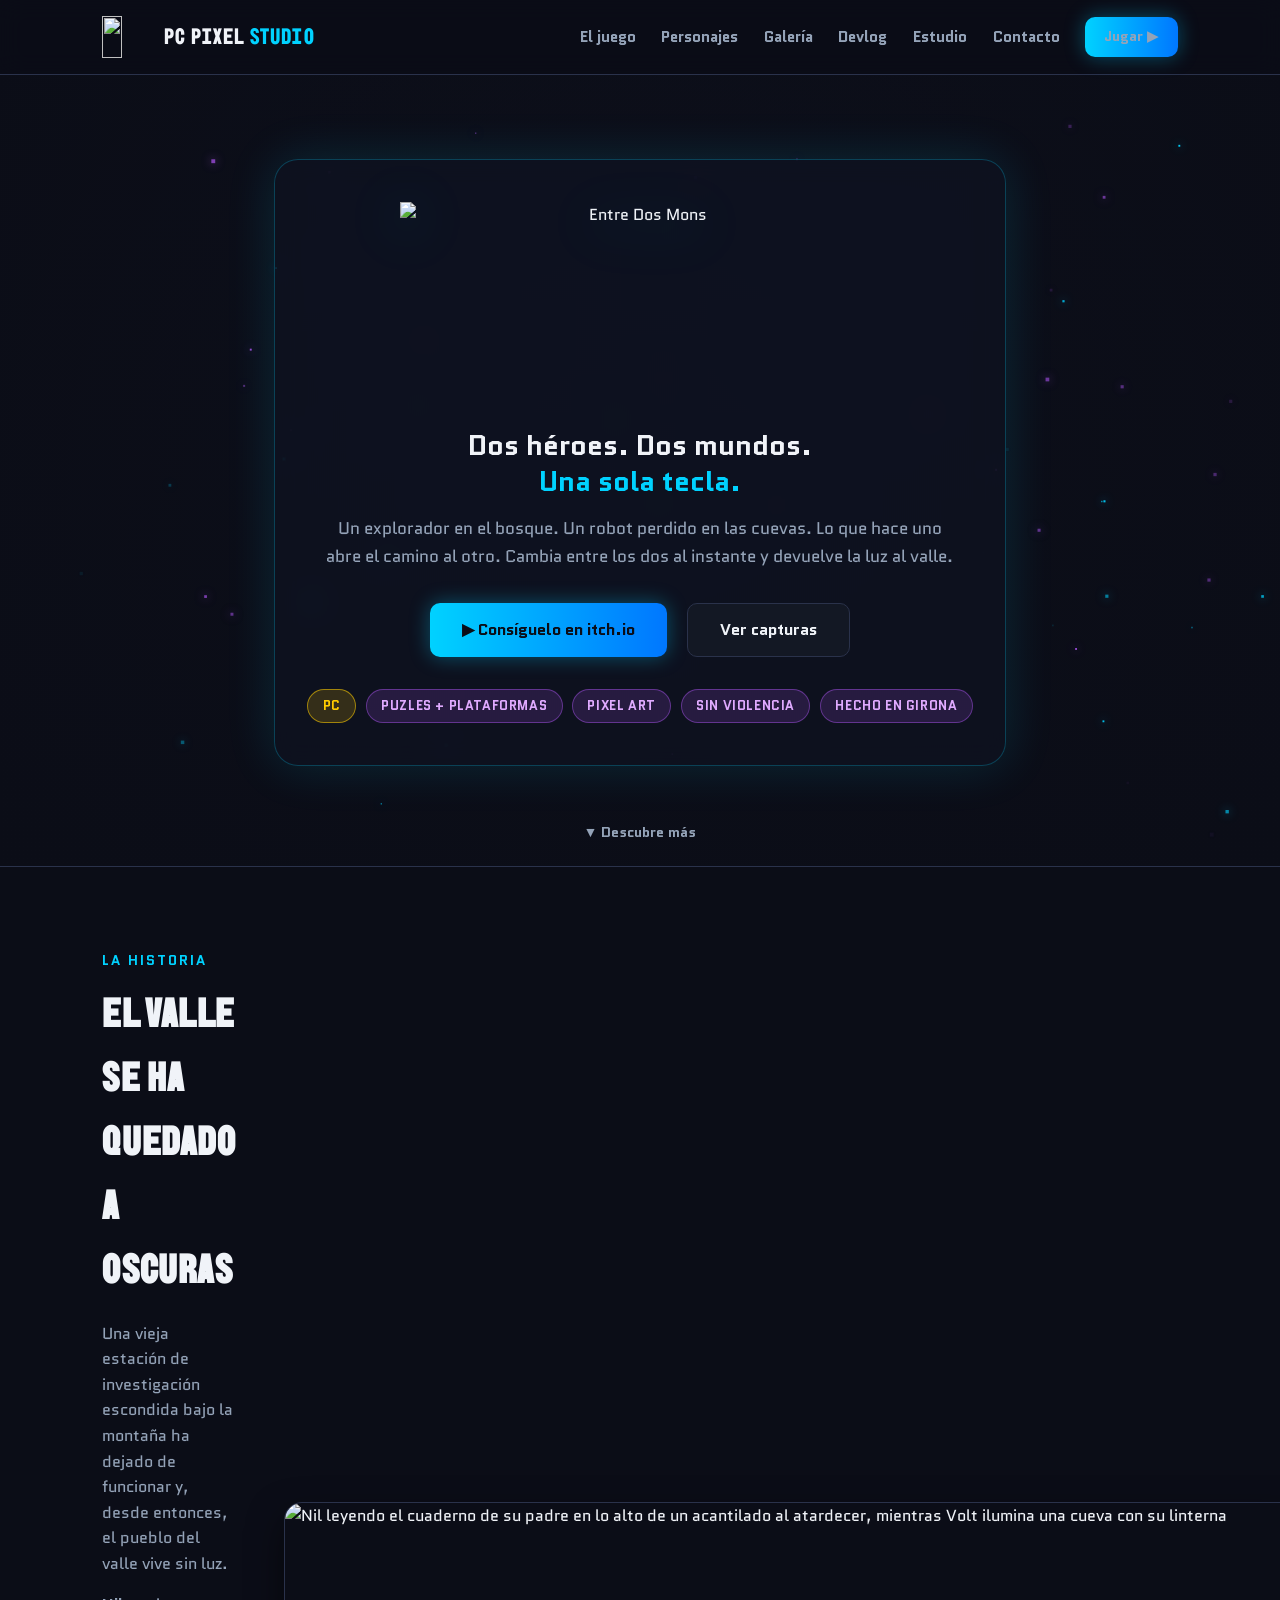
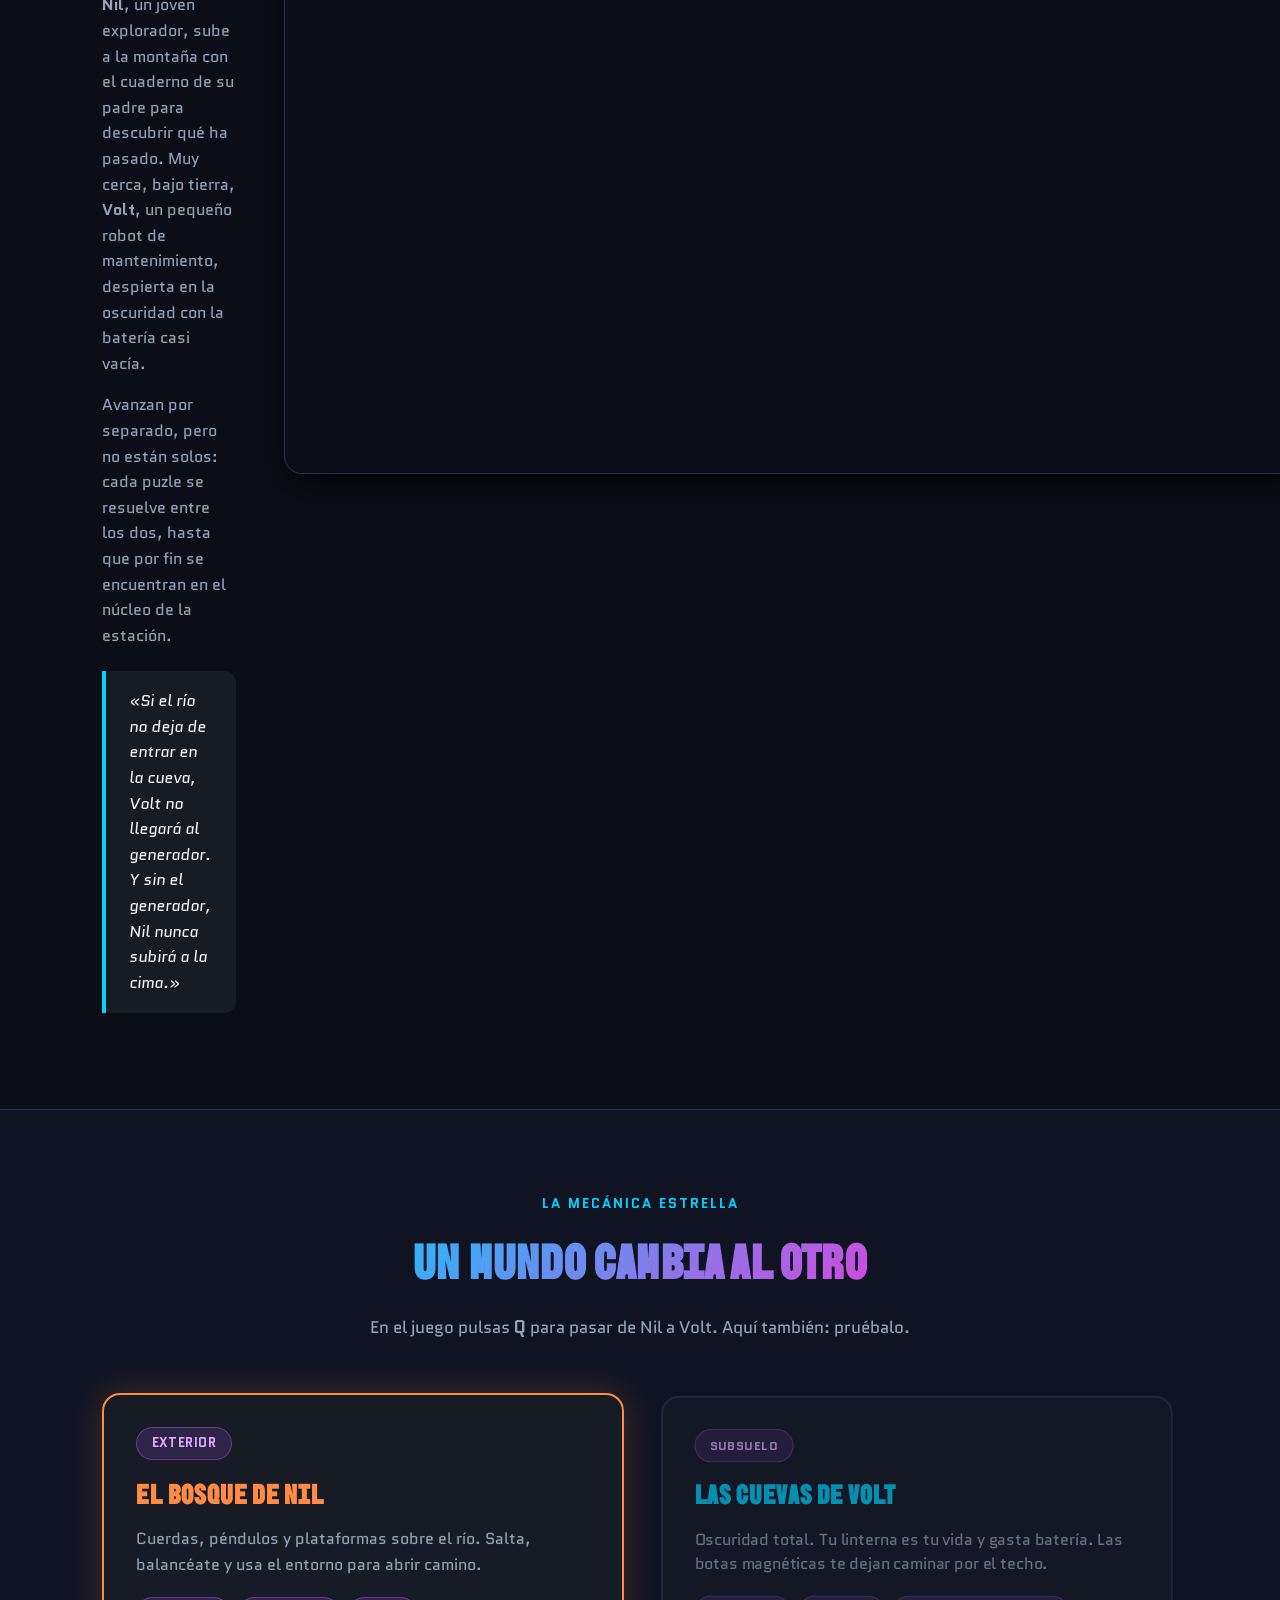
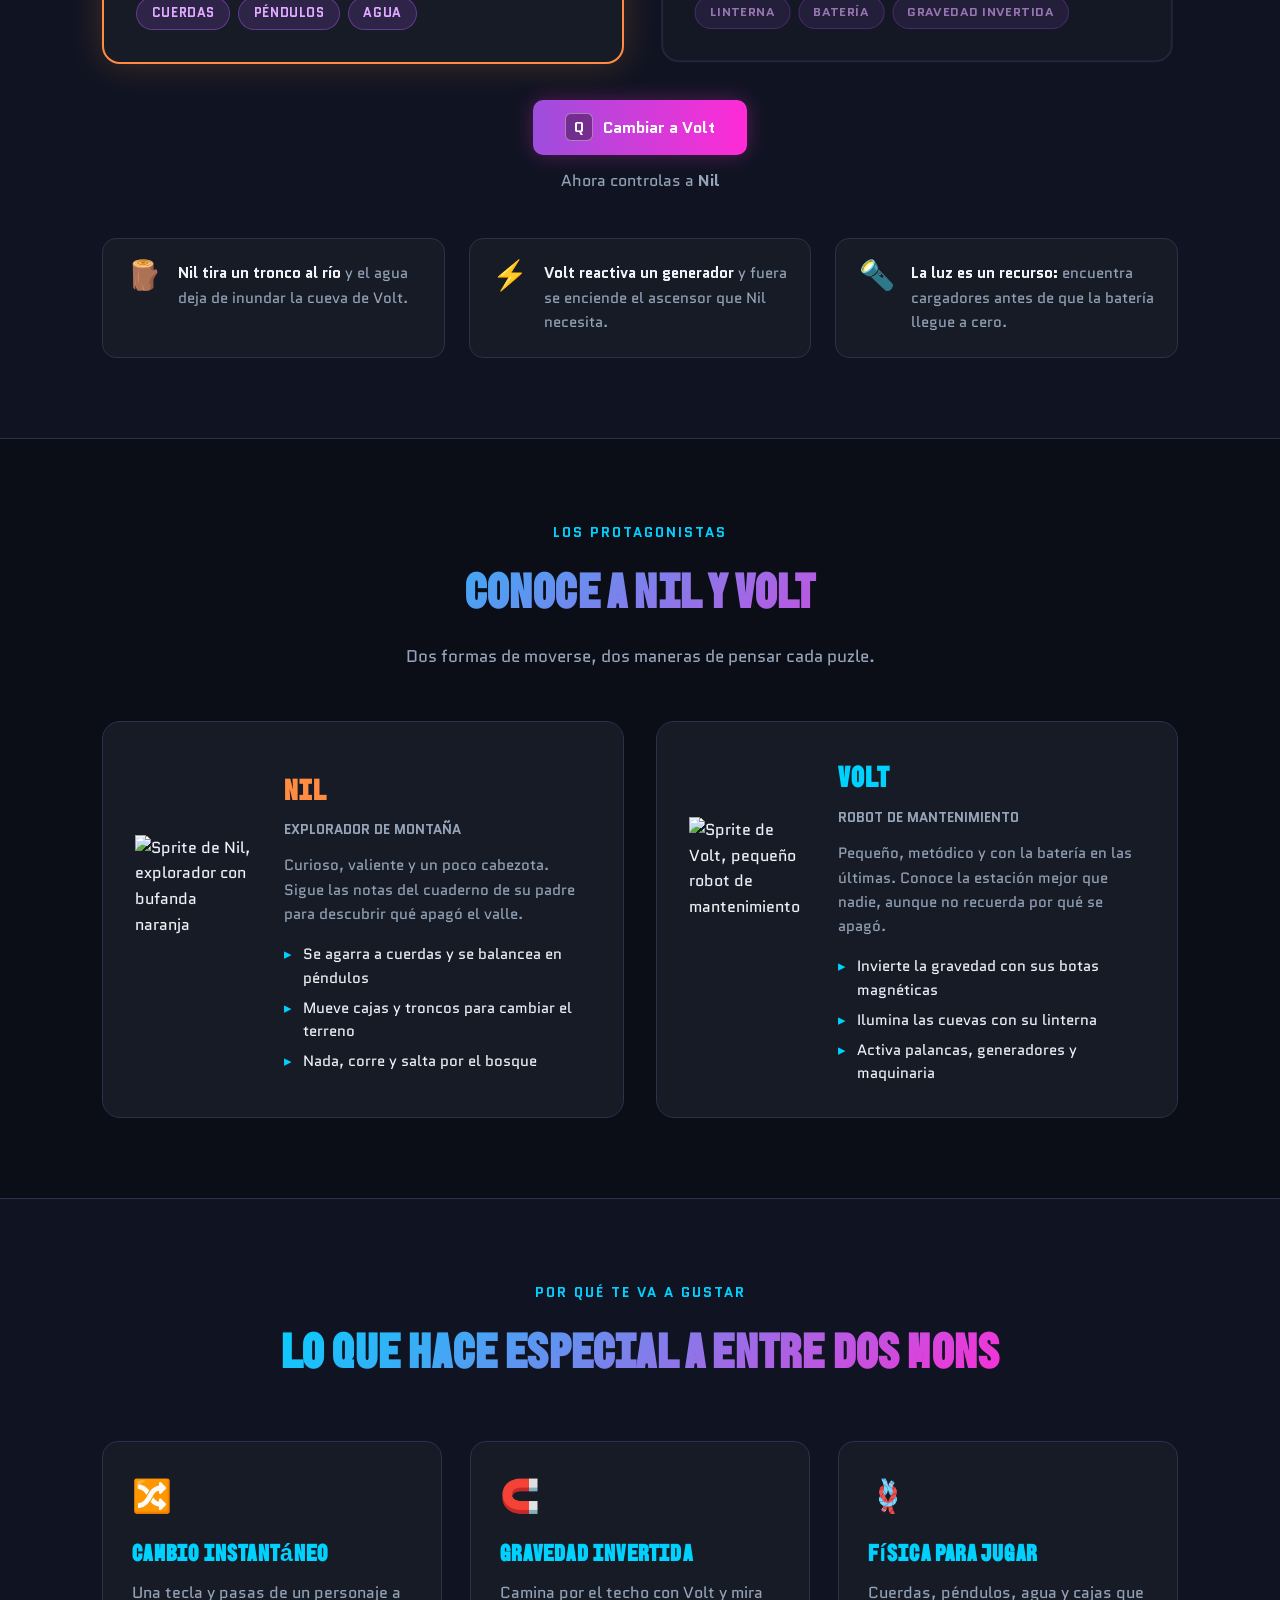
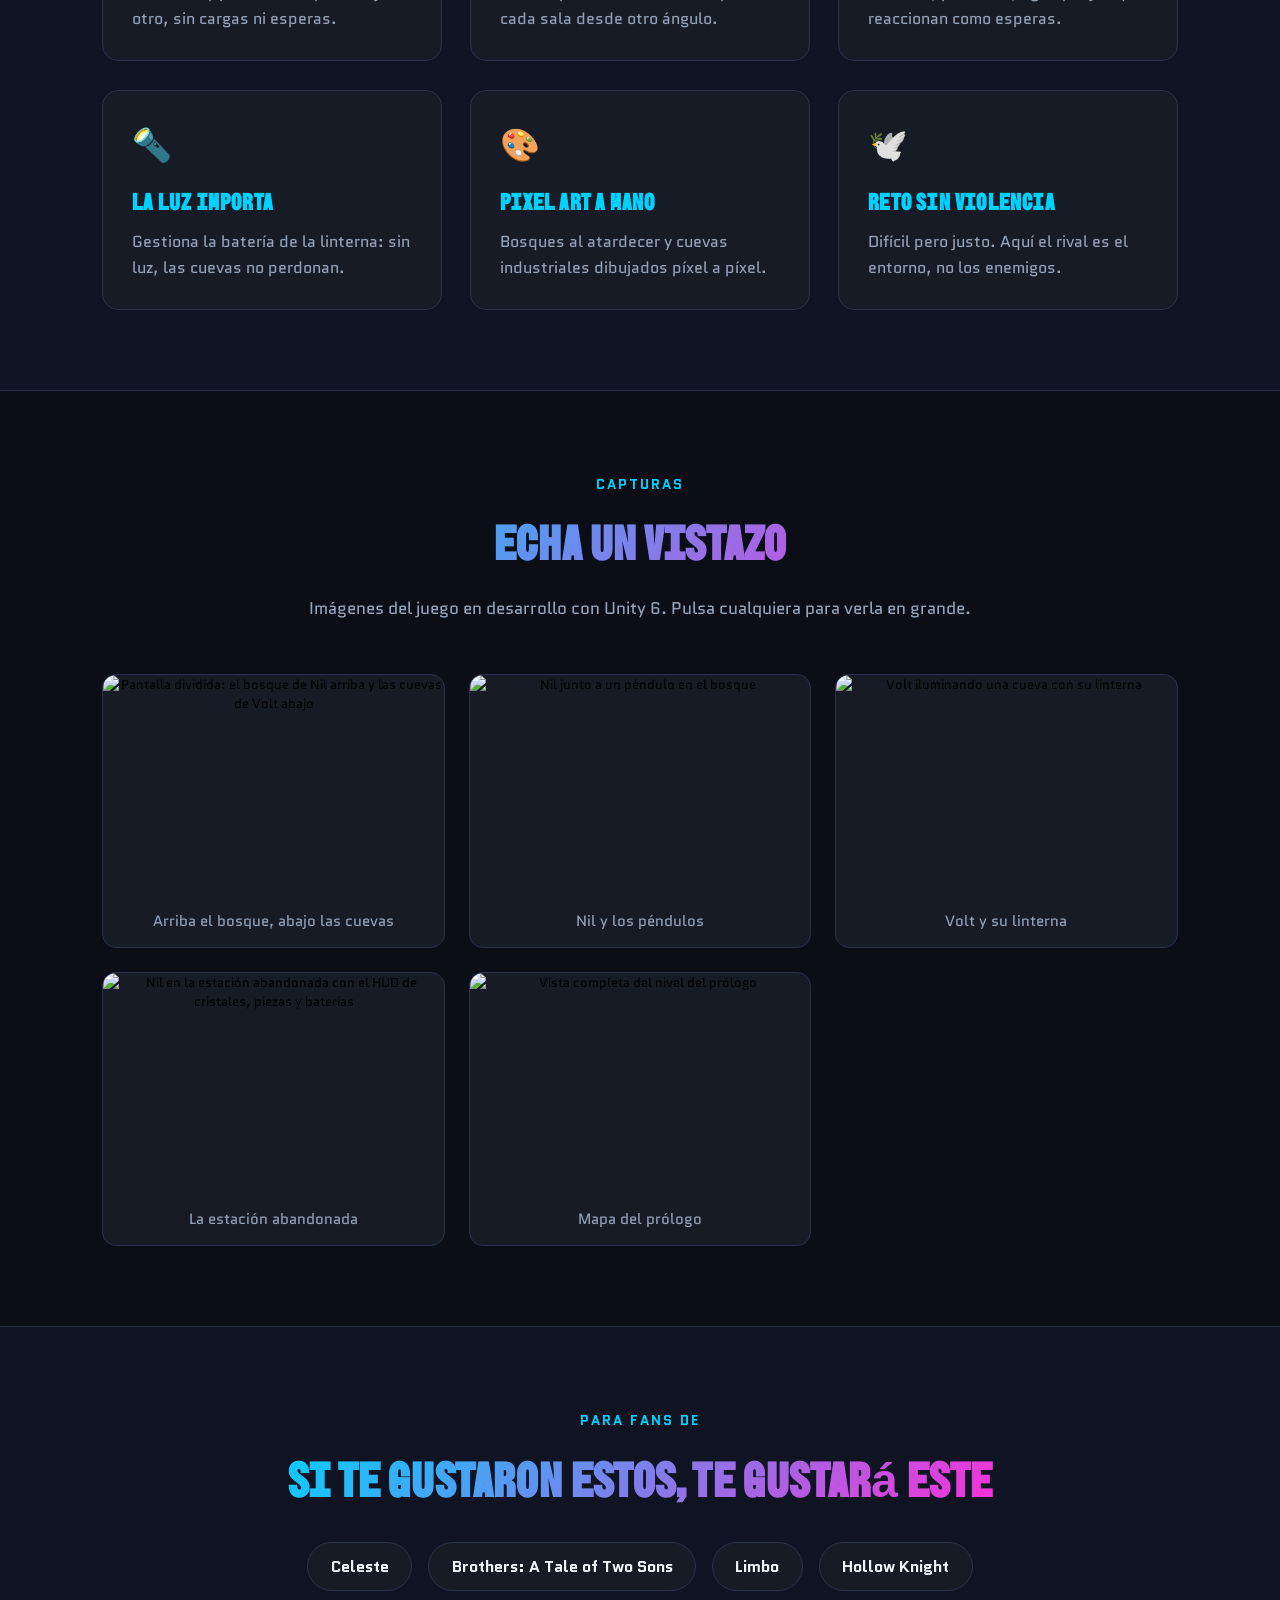
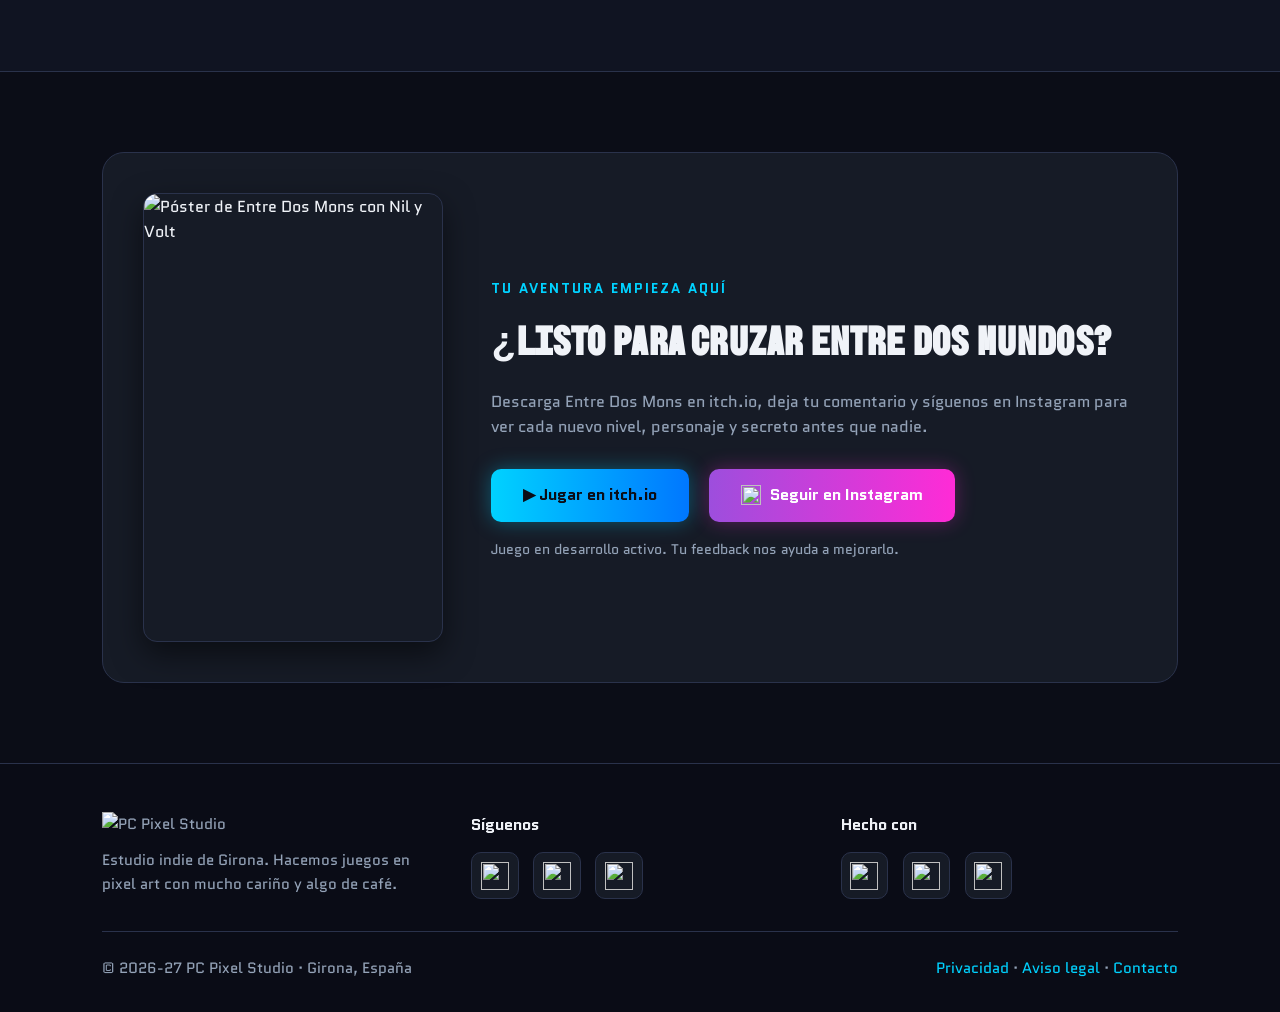
==== index.html @ ad0563b1 "NUEVAS MEJORAS Y DISEÑO" ====
<!DOCTYPE html>
<html lang="es">
<head>
  <meta charset="UTF-8">
  <meta name="viewport" content="width=device-width, initial-scale=1.0">
  <title>Entre Dos Mons · Aventura de puzles y plataformas en pixel art | PC Pixel Studio</title>
  <meta name="description" content="Entre Dos Mons: un explorador en el bosque, un robot en las cuevas y una sola tecla para cambiar entre los dos. Aventura 2D de puzles y plataformas en pixel art de PC Pixel Studio.">
  <meta name="theme-color" content="#0b0d17">
  <meta property="og:title" content="Entre Dos Mons · Dos héroes. Dos mundos. Una sola tecla.">
  <meta property="og:description" content="Aventura 2D de puzles y plataformas en pixel art. Lo que Nil hace en el bosque abre el camino a Volt en las cuevas.">
  <meta property="og:type" content="website">
  <meta property="og:image" content="img/og-image.jpg">
  <meta name="twitter:card" content="summary_large_image">
  <link rel="icon" href="favicons/favicon.ico" sizes="any">
  <link rel="icon" type="image/png" sizes="32x32" href="favicons/favicon-32x32.png">
  <link rel="apple-touch-icon" href="favicons/apple-touch-icon.png">
  <link rel="preload" href="BBH_Bogle/BBHBogle-Regular.ttf" as="font" type="font/ttf" crossorigin>
  <link rel="preload" href="BBH_Bogle,Quantico/Quantico/Quantico-Regular.ttf" as="font" type="font/ttf" crossorigin>
  <link rel="stylesheet" href="style.css">
</head>
<body>
  <a class="skip-link" href="#contenido">Saltar al contenido</a>

  <!-- HEADER -->
  <header>
    <nav class="navbar" aria-label="Navegación principal">
      <a href="index.html" class="logo-link" aria-label="PC Pixel Studio, inicio">
        <img src="estudio/logo-estudio.png" alt="" class="logo-img" width="52" height="44">
        <span class="logo-text">PC Pixel<span>Studio</span></span>
      </a>
      <button class="nav-toggle" type="button" aria-expanded="false" aria-controls="nav-links" aria-label="Abrir menú">☰</button>
      <ul class="nav-links" id="nav-links">
        <li><a href="index.html#juego">El juego</a></li>
        <li><a href="index.html#personajes">Personajes</a></li>
        <li><a href="index.html#galeria">Galería</a></li>
        <li><a href="devlog.html">Devlog</a></li>
        <li><a href="studio.html">Estudio</a></li>
        <li><a href="contact.html">Contacto</a></li>
        <li class="nav-cta"><a class="btn btn-primary btn-small" href="https://pabloabaad25.itch.io/entre-dos-mundos" target="_blank" rel="noopener noreferrer">Jugar ▶</a></li>
      </ul>
    </nav>
  </header>

  <main id="contenido">

    <!-- HERO -->
    <section class="hero-section" aria-labelledby="hero-title">
      <canvas id="anomaly-canvas" aria-hidden="true"></canvas>
      <div class="hero-content">
        <h1 id="hero-title" class="sr-only">Entre Dos Mons</h1>
        <img class="hero-logo" src="img/logo-entre-dos-mons.png" alt="Entre Dos Mons" width="1100" height="471">
        <p class="hero-tagline">Dos héroes. Dos mundos.<br><em>Una sola tecla.</em></p>
        <p class="hero-subtitle">Un explorador en el bosque. Un robot perdido en las cuevas. Lo que hace uno abre el camino al otro. Cambia entre los dos al instante y devuelve la luz al valle.</p>
        <div class="hero-buttons">
          <a href="https://pabloabaad25.itch.io/entre-dos-mundos" class="btn btn-primary" target="_blank" rel="noopener noreferrer">▶ Consíguelo en itch.io</a>
          <a href="#galeria" class="btn btn-secondary">Ver capturas</a>
        </div>
        <div class="hero-tags" aria-label="Datos del juego">
          <span class="badge badge-gold">PC</span>
          <span class="badge">Puzles + plataformas</span>
          <span class="badge">Pixel art</span>
          <span class="badge">Sin violencia</span>
          <span class="badge">Hecho en Girona</span>
        </div>
      </div>
      <a class="scroll-hint" href="#juego" aria-label="Bajar a la historia">▼ Descubre más</a>
    </section>

    <!-- HISTORIA / GANCHO -->
    <section class="section" id="juego" aria-labelledby="story-title">
      <div class="section-inner story">
        <div class="reveal">
          <span class="eyebrow">La historia</span>
          <h2 id="story-title">El valle se ha quedado a oscuras</h2>
          <p>Una vieja estación de investigación escondida bajo la montaña ha dejado de funcionar y, desde entonces, el pueblo del valle vive sin luz.</p>
          <p><strong>Nil</strong>, un joven explorador, sube a la montaña con el cuaderno de su padre para descubrir qué ha pasado. Muy cerca, bajo tierra, <strong>Volt</strong>, un pequeño robot de mantenimiento, despierta en la oscuridad con la batería casi vacía.</p>
          <p>Avanzan por separado, pero no están solos: cada puzle se resuelve entre los dos, hasta que por fin se encuentran en el núcleo de la estación.</p>
          <p class="quote">«Si el río no deja de entrar en la cueva, Volt no llegará al generador. Y sin el generador, Nil nunca subirá a la cima.»</p>
        </div>
        <img class="story-img reveal" src="img/nil-y-volt.jpg" alt="Nil leyendo el cuaderno de su padre en lo alto de un acantilado al atardecer, mientras Volt ilumina una cueva con su linterna" width="1024" height="572" loading="lazy">
      </div>
    </section>

    <!-- DOS MUNDOS (interactivo) -->
    <section class="section section-alt" id="mundos" aria-labelledby="worlds-title">
      <div class="section-inner">
        <div class="section-head reveal">
          <span class="eyebrow">La mecánica estrella</span>
          <h2 id="worlds-title">Un mundo cambia al otro</h2>
          <p>En el juego pulsas <strong>Q</strong> para pasar de Nil a Volt. Aquí también: pruébalo.</p>
        </div>

        <div class="worlds reveal" id="worlds">
          <article class="world world-bosque is-active" data-world="nil" aria-labelledby="w-nil">
            <span class="badge world-label">Exterior</span>
            <h3 id="w-nil">El bosque de Nil</h3>
            <p>Cuerdas, péndulos y plataformas sobre el río. Salta, balancéate y usa el entorno para abrir camino.</p>
            <ul><li class="badge">Cuerdas</li><li class="badge">Péndulos</li><li class="badge">Agua</li></ul>
          </article>
          <article class="world world-cuevas" data-world="volt" aria-labelledby="w-volt">
            <span class="badge world-label">Subsuelo</span>
            <h3 id="w-volt">Las cuevas de Volt</h3>
            <p>Oscuridad total. Tu linterna es tu vida y gasta batería. Las botas magnéticas te dejan caminar por el techo.</p>
            <ul><li class="badge">Linterna</li><li class="badge">Batería</li><li class="badge">Gravedad invertida</li></ul>
          </article>
        </div>

        <div class="world-switch">
          <button class="btn btn-ember" id="world-toggle" type="button" aria-pressed="false">
            <span class="key" aria-hidden="true">Q</span> Cambiar a Volt
          </button>
          <p aria-live="polite" id="world-status">Ahora controlas a <strong>Nil</strong></p>
        </div>

        <div class="links-grid">
          <div class="link-card reveal"><span class="icon" aria-hidden="true">🪵</span><p><strong>Nil tira un tronco al río</strong> y el agua deja de inundar la cueva de Volt.</p></div>
          <div class="link-card reveal"><span class="icon" aria-hidden="true">⚡</span><p><strong>Volt reactiva un generador</strong> y fuera se enciende el ascensor que Nil necesita.</p></div>
          <div class="link-card reveal"><span class="icon" aria-hidden="true">🔦</span><p><strong>La luz es un recurso:</strong> encuentra cargadores antes de que la batería llegue a cero.</p></div>
        </div>
      </div>
    </section>

    <!-- PERSONAJES -->
    <section class="section" id="personajes" aria-labelledby="chars-title">
      <div class="section-inner">
        <div class="section-head reveal">
          <span class="eyebrow">Los protagonistas</span>
          <h2 id="chars-title">Conoce a Nil y Volt</h2>
          <p>Dos formas de moverse, dos maneras de pensar cada puzle.</p>
        </div>
        <div class="characters">
          <article class="character character-nil reveal">
            <img class="character-sprite" src="img/nil.png" alt="Sprite de Nil, explorador con bufanda naranja" width="183" height="259" loading="lazy">
            <div>
              <h3>Nil</h3>
              <span class="role">Explorador de montaña</span>
              <p>Curioso, valiente y un poco cabezota. Sigue las notas del cuaderno de su padre para descubrir qué apagó el valle.</p>
              <ul class="abilities">
                <li>Se agarra a cuerdas y se balancea en péndulos</li>
                <li>Mueve cajas y troncos para cambiar el terreno</li>
                <li>Nada, corre y salta por el bosque</li>
              </ul>
            </div>
          </article>
          <article class="character character-volt reveal">
            <img class="character-sprite" src="img/volt.png" alt="Sprite de Volt, pequeño robot de mantenimiento" width="137" height="234" loading="lazy">
            <div>
              <h3>Volt</h3>
              <span class="role">Robot de mantenimiento</span>
              <p>Pequeño, metódico y con la batería en las últimas. Conoce la estación mejor que nadie, aunque no recuerda por qué se apagó.</p>
              <ul class="abilities">
                <li>Invierte la gravedad con sus botas magnéticas</li>
                <li>Ilumina las cuevas con su linterna</li>
                <li>Activa palancas, generadores y maquinaria</li>
              </ul>
            </div>
          </article>
        </div>
      </div>
    </section>

    <!-- CARACTERÍSTICAS -->
    <section class="section section-alt" aria-labelledby="features-title">
      <div class="section-inner">
        <div class="section-head reveal">
          <span class="eyebrow">Por qué te va a gustar</span>
          <h2 id="features-title">Lo que hace especial a Entre Dos Mons</h2>
        </div>
        <div class="grid">
          <article class="card reveal"><span class="card-icon" aria-hidden="true">🔀</span><h3>Cambio instantáneo</h3><p>Una tecla y pasas de un personaje a otro, sin cargas ni esperas.</p></article>
          <article class="card reveal"><span class="card-icon" aria-hidden="true">🧲</span><h3>Gravedad invertida</h3><p>Camina por el techo con Volt y mira cada sala desde otro ángulo.</p></article>
          <article class="card reveal"><span class="card-icon" aria-hidden="true">🪢</span><h3>Física para jugar</h3><p>Cuerdas, péndulos, agua y cajas que reaccionan como esperas.</p></article>
          <article class="card reveal"><span class="card-icon" aria-hidden="true">🔦</span><h3>La luz importa</h3><p>Gestiona la batería de la linterna: sin luz, las cuevas no perdonan.</p></article>
          <article class="card reveal"><span class="card-icon" aria-hidden="true">🎨</span><h3>Pixel art a mano</h3><p>Bosques al atardecer y cuevas industriales dibujados píxel a píxel.</p></article>
          <article class="card reveal"><span class="card-icon" aria-hidden="true">🕊️</span><h3>Reto sin violencia</h3><p>Difícil pero justo. Aquí el rival es el entorno, no los enemigos.</p></article>
        </div>
      </div>
    </section>

    <!-- GALERÍA -->
    <section class="section" id="galeria" aria-labelledby="gallery-title">
      <div class="section-inner">
        <div class="section-head reveal">
          <span class="eyebrow">Capturas</span>
          <h2 id="gallery-title">Echa un vistazo</h2>
          <p>Imágenes del juego en desarrollo con Unity 6. Pulsa cualquiera para verla en grande.</p>
        </div>
        <div class="gallery reveal">
          <figure><button type="button" data-full="img/galeria/dos-mundos.jpg"><img src="img/galeria/dos-mundos.jpg" alt="Pantalla dividida: el bosque de Nil arriba y las cuevas de Volt abajo" loading="lazy"></button><figcaption>Arriba el bosque, abajo las cuevas</figcaption></figure>
          <figure><button type="button" data-full="img/galeria/bosque-pendulo.jpg"><img src="img/galeria/bosque-pendulo.jpg" alt="Nil junto a un péndulo en el bosque" loading="lazy"></button><figcaption>Nil y los péndulos</figcaption></figure>
          <figure><button type="button" data-full="img/galeria/cuevas-linterna.jpg"><img src="img/galeria/cuevas-linterna.jpg" alt="Volt iluminando una cueva con su linterna" loading="lazy"></button><figcaption>Volt y su linterna</figcaption></figure>
          <figure><button type="button" data-full="img/galeria/estacion-hud.jpg"><img src="img/galeria/estacion-hud.jpg" alt="Nil en la estación abandonada con el HUD de cristales, piezas y baterías" loading="lazy"></button><figcaption>La estación abandonada</figcaption></figure>
          <figure><button type="button" data-full="img/galeria/prologo.png"><img src="img/galeria/prologo.png" alt="Vista completa del nivel del prólogo" loading="lazy"></button><figcaption>Mapa del prólogo</figcaption></figure>
        </div>
      </div>
    </section>

    <!-- SI TE GUSTAN -->
    <section class="section section-alt" aria-labelledby="inspo-title">
      <div class="section-inner section-head reveal" style="margin-bottom:0">
        <span class="eyebrow">Para fans de</span>
        <h2 id="inspo-title">Si te gustaron estos, te gustará este</h2>
        <div class="inspo">
          <span>Celeste</span><span>Brothers: A Tale of Two Sons</span><span>Limbo</span><span>Hollow Knight</span>
        </div>
      </div>
    </section>

    <!-- CTA FINAL -->
    <section class="section" id="jugar" aria-labelledby="cta-title">
      <div class="section-inner cta reveal">
        <img class="cta-poster" src="img/poster.jpg" alt="Póster de Entre Dos Mons con Nil y Volt" width="900" height="1350" loading="lazy">
        <div>
          <span class="eyebrow">Tu aventura empieza aquí</span>
          <h2 id="cta-title">¿Listo para cruzar entre dos mundos?</h2>
          <p>Descarga Entre Dos Mons en itch.io, deja tu comentario y síguenos en Instagram para ver cada nuevo nivel, personaje y secreto antes que nadie.</p>
          <div class="cta-buttons">
            <a href="https://pabloabaad25.itch.io/entre-dos-mundos" class="btn btn-primary" target="_blank" rel="noopener noreferrer">▶ Jugar en itch.io</a>
            <a href="https://www.instagram.com/pcpixelstudio_oficial/" class="btn btn-ember" target="_blank" rel="noopener noreferrer"><img src="iconos/icon-instagram.png" alt="" width="20" height="20"> Seguir en Instagram</a>
          </div>
          <span class="cta-note">Juego en desarrollo activo. Tu feedback nos ayuda a mejorarlo.</span>
        </div>
      </div>
    </section>

  </main>

  <!-- FOOTER -->
  <footer>
    <div class="footer-content">
      <div class="footer-top">
        <div class="footer-brand">
          <img src="estudio/logo-estudio.png" alt="PC Pixel Studio" width="66" height="56">
          <p>Estudio indie de Girona. Hacemos juegos en pixel art con mucho cariño y algo de café.</p>
        </div>
        <div class="footer-col">
          <h4>Síguenos</h4>
          <nav class="footer-icons" aria-label="Redes sociales">
            <a href="https://pabloabaad25.itch.io/entre-dos-mundos" target="_blank" rel="noopener noreferrer" aria-label="Entre Dos Mons en itch.io"><img src="iconos/icon-aviable-itchio.svg" alt=""></a>
            <a href="https://www.instagram.com/pcpixelstudio_oficial/" target="_blank" rel="noopener noreferrer" aria-label="PC Pixel Studio en Instagram"><img src="iconos/icon-instagram.png" alt=""></a>
            <a href="https://github.com/CyrailJR11/Projecte-Intermodular-de-Desenvolupament-d-Aplicacions-Multiplataforma" target="_blank" rel="noopener noreferrer" aria-label="Código del juego en GitHub"><img src="iconos/icon-github.png" alt=""></a>
          </nav>
        </div>
        <div class="footer-col">
          <h4>Hecho con</h4>
          <div class="footer-icons">
            <a href="https://unity.com" target="_blank" rel="noopener noreferrer" aria-label="Unity 6"><img src="iconos/icon-unity.png" alt=""></a>
            <a href="https://visualstudio.microsoft.com" target="_blank" rel="noopener noreferrer" aria-label="Visual Studio"><img src="iconos/icon-vstudio.png" alt=""></a>
            <a href="https://code.visualstudio.com" target="_blank" rel="noopener noreferrer" aria-label="Visual Studio Code"><img src="iconos/icon-vscode.png" alt=""></a>
          </div>
        </div>
      </div>
      <div class="footer-bottom">
        <p>&copy; 2026-27 PC Pixel Studio · Girona, España</p>
        <p><a href="privacy.html">Privacidad</a> · <a href="legal.html">Aviso legal</a> · <a href="contact.html">Contacto</a></p>
      </div>
    </div>
  </footer>

  <!-- VISOR DE CAPTURAS -->
  <div class="lightbox" id="lightbox" role="dialog" aria-modal="true" aria-label="Captura ampliada">
    <button class="lightbox-close" type="button" aria-label="Cerrar">✕</button>
    <img src="" alt="">
    <p></p>
  </div>

  <script src="script.js"></script>
</body>
</html>
---- style.css ----
/* ==========================================
   PC PIXEL STUDIO — ESTILOS GLOBALES WEB
   ========================================== */

@font-face {
  font-family: 'BBH Bogle';
  src: url('BBH_Bogle/BBHBogle-Regular.ttf') format('truetype');
  font-weight: 400;
  font-style: normal;
  font-display: swap;
}

@font-face {
  font-family: 'Quantico';
  src: url('BBH_Bogle,Quantico/Quantico/Quantico-Regular.ttf') format('truetype');
  font-weight: 400;
  font-style: normal;
  font-display: swap;
}

@font-face {
  font-family: 'Quantico';
  src: url('BBH_Bogle,Quantico/Quantico/Quantico-Italic.ttf') format('truetype');
  font-weight: 400;
  font-style: italic;
  font-display: swap;
}

@font-face {
  font-family: 'Quantico';
  src: url('BBH_Bogle,Quantico/Quantico/Quantico-Bold.ttf') format('truetype');
  font-weight: 700;
  font-style: normal;
  font-display: swap;
}

@font-face {
  font-family: 'Quantico';
  src: url('BBH_Bogle,Quantico/Quantico/Quantico-BoldItalic.ttf') format('truetype');
  font-weight: 700;
  font-style: italic;
  font-display: swap;
}

:root {
  --bg-color: #0b0d17;
  --bg-alt: #101422;
  --card-bg: #161b26;
  --primary: #00d2ff;
  --accent: #9d4edd;
  --ember: #ff2bd6;
  --gold: #ffcc00;
  --nil-color: #ff8c42;
  --volt-color: #00d2ff;
  --text-main: #f0f3f8;
  --text-muted: #94a3b8;
  --border: #2a324b;
  --font-display: 'BBH Bogle', sans-serif;
  --font-body: 'Quantico', sans-serif;
}

* {
  box-sizing: border-box;
  margin: 0;
  padding: 0;
}

html {
  scroll-behavior: smooth;
}

body {
  background-color: var(--bg-color);
  color: var(--text-main);
  font-family: var(--font-body);
  font-size: 16px;
  line-height: 1.6;
  min-height: 100vh;
  display: flex;
  flex-direction: column;
  overflow-x: hidden;
}

img {
  max-width: 100%;
  height: auto;
}

h1, h2, h3, .logo, .logo-text, .hero-title {
  font-family: var(--font-display);
  letter-spacing: 1.2px;
}

button, input, textarea, select, .btn, small, .badge {
  font-family: var(--font-body);
}

.sr-only {
  position: absolute;
  width: 1px;
  height: 1px;
  overflow: hidden;
  clip: rect(0, 0, 0, 0);
  white-space: nowrap;
}

.skip-link {
  position: absolute;
  left: -9999px;
}

.skip-link:focus {
  position: fixed;
  top: 10px;
  left: 10px;
  background: var(--primary);
  color: var(--bg-color);
  padding: 0.6rem 1rem;
  border-radius: 8px;
  font-weight: 700;
  z-index: 2000;
}

/* ==========================================
   NAVBAR UNIFICADA
   ========================================== */

.navbar {
  display: flex;
  justify-content: space-between;
  align-items: center;
  padding: 1rem 8%;
  background: rgba(11, 13, 23, 0.92);
  backdrop-filter: blur(12px);
  border-bottom: 1px solid var(--border);
  position: sticky;
  top: 0;
  z-index: 1000;
  transition: all 0.3s ease;
}

.logo-link {
  display: inline-flex;
  align-items: center;
  gap: 0.75rem;
  text-decoration: none;
}

.logo-img {
  height: 42px;
  width: auto;
  object-fit: contain;
  transition: transform 0.3s ease;
}

.logo-link:hover .logo-img {
  transform: scale(1.06);
}

.logo-text {
  font-size: 1.4rem;
  color: var(--text-main);
}

.logo-text span {
  color: var(--primary);
  margin-left: 4px;
}

.nav-links {
  display: flex;
  align-items: center;
  list-style: none;
  gap: 1.6rem;
}

.nav-links a {
  color: var(--text-muted);
  text-decoration: none;
  font-size: 0.96rem;
  font-weight: 700;
  transition: color 0.3s ease;
  padding: 0.4rem 0;
}

.nav-links a:hover,
.nav-links a.active {
  color: var(--primary);
  border-bottom: 2px solid var(--primary);
}

.nav-links .btn-small {
  padding: 0.55rem 1.2rem;
  font-size: 0.9rem;
  border-bottom: none !important;
}

.nav-toggle {
  display: none;
  background: var(--card-bg);
  color: var(--primary);
  border: 1px solid var(--border);
  border-radius: 8px;
  padding: 0.45rem 0.75rem;
  font-size: 1.3rem;
  cursor: pointer;
}

/* ==========================================
   ESTRUCTURA DE SECCIONES Y CABECERAS
   ========================================== */

main {
  flex: 1;
  width: 100%;
}

main.page {
  padding: 3.5rem 8%;
  max-width: 1400px;
  margin: 0 auto;
}

.section {
  padding: 5rem 8%;
}

.section-alt {
  background: var(--bg-alt);
  border-top: 1px solid var(--border);
  border-bottom: 1px solid var(--border);
}

.section-inner {
  max-width: 1200px;
  margin: 0 auto;
}

.section-head,
.page-head {
  text-align: center;
  max-width: 740px;
  margin: 0 auto 3.2rem;
}

.eyebrow {
  display: inline-block;
  font-size: 0.85rem;
  font-weight: 700;
  text-transform: uppercase;
  letter-spacing: 2px;
  color: var(--primary);
  margin-bottom: 0.6rem;
}

.section-head h2,
.page-head h1 {
  font-size: clamp(2.1rem, 4vw, 3rem);
  margin-bottom: 0.8rem;
  background: linear-gradient(135deg, #00d2ff 0%, #ff2bd6 100%);
  -webkit-background-clip: text;
  -webkit-text-fill-color: transparent;
}

.section-head p,
.page-head p {
  color: var(--text-muted);
  font-size: 1.08rem;
}

/* ==========================================
   HERO SECTION & ANOMALÍA DIMENSIONAL
   ========================================== */

.hero-section {
  position: relative;
  width: 100%;
  min-height: 88vh;
  display: flex;
  flex-direction: column;
  justify-content: center;
  align-items: center;
  text-align: center;
  padding: 4rem 6% 5rem;
  overflow: hidden;
  background:
    linear-gradient(to bottom, rgba(11, 13, 23, 0.72), rgba(11, 13, 23, 0.94)),
    url('img/hero.jpg') center/cover no-repeat,
    radial-gradient(circle at center, #131726 0%, #0b0d17 100%);
  border-bottom: 1px solid var(--border);
}

#anomaly-canvas {
  position: absolute;
  inset: 0;
  width: 100%;
  height: 100%;
  z-index: 1;
  pointer-events: none;
}

.hero-content {
  position: relative;
  z-index: 2;
  max-width: 820px;
  padding: 2.6rem 2rem;
  background: rgba(16, 20, 34, 0.68);
  backdrop-filter: blur(12px);
  border: 1px solid rgba(0, 210, 255, 0.25);
  border-radius: 24px;
  box-shadow: 0 0 50px rgba(0, 210, 255, 0.14);
}

.hero-logo {
  max-width: 480px;
  width: 90%;
  margin: 0 auto 1.2rem;
  display: block;
  filter: drop-shadow(0 8px 25px rgba(0, 210, 255, 0.25));
}

.hero-tagline {
  font-size: clamp(1.3rem, 2.8vw, 1.75rem);
  font-weight: 700;
  color: var(--text-main);
  margin-bottom: 1rem;
  line-height: 1.3;
}

.hero-tagline em {
  font-style: normal;
  color: var(--primary);
}

.hero-subtitle {
  color: var(--text-muted);
  font-size: 1.08rem;
  max-width: 640px;
  margin: 0 auto 2rem;
}

.hero-tags {
  display: flex;
  justify-content: center;
  flex-wrap: wrap;
  gap: 0.6rem;
  margin-top: 2rem;
}

.badge {
  display: inline-block;
  padding: 0.35rem 0.9rem;
  background: rgba(157, 78, 221, 0.18);
  border: 1px solid rgba(157, 78, 221, 0.5);
  color: #e0aaff;
  border-radius: 50px;
  font-size: 0.8rem;
  font-weight: 700;
  text-transform: uppercase;
  letter-spacing: 0.6px;
}

.badge-gold {
  background: rgba(255, 204, 0, 0.16);
  border-color: rgba(255, 204, 0, 0.55);
  color: var(--gold);
}

.scroll-hint {
  position: absolute;
  bottom: 1.4rem;
  z-index: 2;
  color: var(--text-muted);
  text-decoration: none;
  font-size: 0.88rem;
  font-weight: 700;
  transition: color 0.3s, transform 0.3s;
}

.scroll-hint:hover {
  color: var(--primary);
  transform: translateY(3px);
}

/* ==========================================
   HISTORIA, DOS MUNDOS Y PERSONAJES
   ========================================== */

.story {
  display: grid;
  grid-template-columns: 1.1fr 1fr;
  gap: 3rem;
  align-items: center;
}

.story h2 {
  font-size: clamp(1.9rem, 3.5vw, 2.5rem);
  color: var(--text-main);
  margin-bottom: 1.2rem;
}

.story p {
  color: var(--text-muted);
  margin-bottom: 1rem;
}

.story .quote {
  margin-top: 1.4rem;
  padding: 1.1rem 1.4rem;
  background: var(--card-bg);
  border-left: 4px solid var(--primary);
  border-radius: 0 12px 12px 0;
  color: var(--text-main);
  font-style: italic;
}

.story-img {
  border-radius: 18px;
  border: 1px solid var(--border);
  box-shadow: 0 15px 35px rgba(0, 0, 0, 0.5);
}

.worlds {
  display: grid;
  grid-template-columns: repeat(2, 1fr);
  gap: 2rem;
}

.world {
  background: var(--card-bg);
  border: 2px solid var(--border);
  border-radius: 18px;
  padding: 2rem;
  opacity: 0.65;
  transform: scale(0.98);
  transition: all 0.35s ease;
  cursor: pointer;
}

.world h3 {
  font-size: 1.7rem;
  margin: 0.8rem 0 0.6rem;
}

.world p {
  color: var(--text-muted);
  margin-bottom: 1.2rem;
}

.world ul {
  display: flex;
  flex-wrap: wrap;
  gap: 0.5rem;
  list-style: none;
}

.world-bosque.is-active {
  opacity: 1;
  transform: scale(1);
  border-color: var(--nil-color);
  box-shadow: 0 0 35px rgba(255, 140, 66, 0.22);
}

.world-bosque h3 {
  color: var(--nil-color);
}

.world-cuevas.is-active {
  opacity: 1;
  transform: scale(1);
  border-color: var(--volt-color);
  box-shadow: 0 0 35px rgba(0, 210, 255, 0.22);
}

.world-cuevas h3 {
  color: var(--volt-color);
}

.world-switch {
  display: flex;
  flex-direction: column;
  align-items: center;
  gap: 0.8rem;
  margin: 2.2rem 0 2.8rem;
}

.world-switch .key {
  display: inline-flex;
  align-items: center;
  justify-content: center;
  width: 28px;
  height: 28px;
  background: rgba(0, 0, 0, 0.35);
  border: 1px solid rgba(255, 255, 255, 0.4);
  border-radius: 6px;
  font-size: 0.9rem;
  font-weight: 700;
}

#world-status {
  color: var(--text-muted);
}

.links-grid {
  display: grid;
  grid-template-columns: repeat(auto-fit, minmax(260px, 1fr));
  gap: 1.5rem;
}

.link-card {
  display: flex;
  align-items: flex-start;
  gap: 1rem;
  background: var(--card-bg);
  border: 1px solid var(--border);
  border-radius: 14px;
  padding: 1.4rem;
}

.link-card .icon {
  font-size: 1.8rem;
  line-height: 1;
}

.link-card p {
  color: var(--text-muted);
  font-size: 0.95rem;
}

.link-card strong {
  color: var(--text-main);
}

.characters {
  display: grid;
  grid-template-columns: repeat(2, 1fr);
  gap: 2rem;
}

.character {
  display: flex;
  align-items: center;
  gap: 1.8rem;
  background: var(--card-bg);
  border: 1px solid var(--border);
  border-radius: 18px;
  padding: 2rem;
  transition: transform 0.3s ease, border-color 0.3s ease;
}

.character:hover {
  transform: translateY(-5px);
}

.character-nil:hover {
  border-color: var(--nil-color);
}

.character-volt:hover {
  border-color: var(--volt-color);
}

.character-sprite {
  width: 120px;
  height: auto;
  object-fit: contain;
  image-rendering: pixelated;
  flex-shrink: 0;
  transition: transform 0.25s ease;
}

.character:hover .character-sprite {
  transform: scale(1.08) rotate(2deg);
}

.character h3 {
  font-size: 1.8rem;
  margin-bottom: 0.2rem;
}

.character-nil h3 {
  color: var(--nil-color);
}

.character-volt h3 {
  color: var(--volt-color);
}

.character .role {
  display: inline-block;
  font-size: 0.85rem;
  font-weight: 700;
  text-transform: uppercase;
  color: var(--text-muted);
  margin-bottom: 0.8rem;
}

.character p {
  color: var(--text-muted);
  margin-bottom: 1rem;
  font-size: 0.95rem;
}

.abilities {
  list-style: none;
  display: flex;
  flex-direction: column;
  gap: 0.4rem;
}

.abilities li {
  font-size: 0.92rem;
  color: var(--text-main);
  padding-left: 1.2rem;
  position: relative;
}

.abilities li::before {
  content: "▸";
  position: absolute;
  left: 0;
  color: var(--primary);
}

/* ==========================================
   CARDS, GRID, GALERÍA, DEVLOG Y CTA
   ========================================== */

.grid {
  display: grid;
  grid-template-columns: repeat(auto-fit, minmax(280px, 1fr));
  gap: 1.8rem;
}

.card {
  background: var(--card-bg);
  border: 1px solid var(--border);
  border-radius: 16px;
  padding: 1.8rem;
  transition: transform 0.3s ease, border-color 0.3s ease, box-shadow 0.3s ease;
}

.card:hover {
  transform: translateY(-5px);
  border-color: var(--primary);
  box-shadow: 0 10px 25px rgba(0, 210, 255, 0.12);
}

.card-icon {
  display: inline-block;
  font-size: 2rem;
  margin-bottom: 0.8rem;
}

.card h3 {
  font-size: 1.45rem;
  color: var(--primary);
  margin-bottom: 0.5rem;
}

.card p {
  color: var(--text-muted);
}

.gallery {
  display: grid;
  grid-template-columns: repeat(auto-fit, minmax(300px, 1fr));
  gap: 1.5rem;
}

.gallery figure {
  background: var(--card-bg);
  border: 1px solid var(--border);
  border-radius: 14px;
  overflow: hidden;
  transition: transform 0.3s ease, border-color 0.3s ease;
}

.gallery figure:hover {
  transform: translateY(-4px);
  border-color: var(--primary);
}

.gallery button {
  display: block;
  width: 100%;
  padding: 0;
  border: none;
  background: none;
  cursor: zoom-in;
  overflow: hidden;
}

.gallery img {
  width: 100%;
  height: 220px;
  object-fit: cover;
  display: block;
  transition: transform 0.35s ease;
}

.gallery figure:hover img {
  transform: scale(1.05);
}

.gallery figcaption {
  padding: 0.9rem 1.2rem;
  font-size: 0.92rem;
  color: var(--text-muted);
  text-align: center;
}

.inspo {
  display: flex;
  justify-content: center;
  flex-wrap: wrap;
  gap: 1rem;
  margin-top: 1.5rem;
}

.inspo span {
  padding: 0.65rem 1.4rem;
  background: var(--card-bg);
  border: 1px solid var(--border);
  border-radius: 50px;
  font-weight: 700;
  color: var(--text-main);
}

.cta {
  display: grid;
  grid-template-columns: 300px 1fr;
  gap: 3rem;
  align-items: center;
  background: var(--card-bg);
  border: 1px solid var(--border);
  border-radius: 22px;
  padding: 2.5rem;
}

.cta-poster {
  border-radius: 14px;
  border: 1px solid var(--border);
  box-shadow: 0 12px 30px rgba(0, 0, 0, 0.5);
}

.cta h2 {
  font-size: clamp(1.9rem, 3.2vw, 2.5rem);
  margin-bottom: 1rem;
  color: var(--text-main);
}

.cta p {
  color: var(--text-muted);
  margin-bottom: 1.8rem;
}

.cta-note {
  display: block;
  font-size: 0.88rem;
  color: var(--text-muted);
}

.lightbox {
  display: none;
  position: fixed;
  inset: 0;
  background: rgba(7, 10, 18, 0.94);
  z-index: 3000;
  flex-direction: column;
  justify-content: center;
  align-items: center;
  padding: 2rem;
}

.lightbox.is-open {
  display: flex;
}

.lightbox img {
  max-width: 90vw;
  max-height: 80vh;
  border-radius: 12px;
  border: 1px solid var(--primary);
  box-shadow: 0 0 40px rgba(0, 210, 255, 0.25);
}

.lightbox p {
  margin-top: 1rem;
  color: var(--text-main);
}

.lightbox-close {
  position: absolute;
  top: 1.5rem;
  right: 2rem;
  background: var(--card-bg);
  color: var(--text-main);
  border: 1px solid var(--border);
  width: 44px;
  height: 44px;
  border-radius: 50%;
  font-size: 1.3rem;
  cursor: pointer;
}

.devlog-list {
  display: flex;
  flex-direction: column;
  gap: 2rem;
  max-width: 920px;
  margin: 0 auto;
}

.devlog-entry {
  display: flex;
  flex-direction: column;
  gap: 1rem;
}

.devlog-entry .tag {
  align-self: flex-start;
  background: rgba(0, 210, 255, 0.14);
  color: var(--primary);
  border: 1px solid rgba(0, 210, 255, 0.4);
  padding: 0.3rem 0.85rem;
  border-radius: 50px;
  font-size: 0.82rem;
  font-weight: 700;
  text-transform: uppercase;
}

.devlog-entry img {
  width: 100%;
  max-height: 440px;
  object-fit: cover;
  border-radius: 10px;
  border: 1px solid var(--border);
  margin-top: 1rem;
}

/* ==========================================
   ESTUDIO (MAPA, CARRUSEL, ACORDEÓN, TECH)
   ========================================== */

.map-container {
  width: 100%;
  height: 400px;
  border-radius: 16px;
  overflow: hidden;
  border: 1px solid var(--border);
  margin-top: 2rem;
}

.map-container iframe {
  width: 100%;
  height: 100%;
  border: 0;
}

.carousel-container {
  position: relative;
  max-width: 860px;
  margin: 2rem auto;
  overflow: hidden;
  border-radius: 16px;
  border: 1px solid var(--border);
  background: var(--card-bg);
}

.carousel-slides {
  display: flex;
  transition: transform 0.4s ease-in-out;
}

.carousel-slide {
  min-width: 100%;
  box-sizing: border-box;
  text-align: center;
}

.carousel-slide img {
  width: 100%;
  height: 420px;
  object-fit: cover;
  display: block;
}

.carousel-btn {
  position: absolute;
  top: 50%;
  transform: translateY(-50%);
  background: rgba(11, 13, 23, 0.78);
  color: var(--primary);
  border: 1px solid var(--border);
  padding: 0.8rem 1.05rem;
  cursor: pointer;
  font-size: 1.2rem;
  border-radius: 50%;
  transition: background 0.3s, color 0.3s;
  z-index: 10;
}

.carousel-btn:hover {
  background: var(--primary);
  color: var(--bg-color);
}

.carousel-prev { left: 15px; }
.carousel-next { right: 15px; }

.accordion {
  display: flex;
  flex-direction: column;
  gap: 1rem;
  margin-top: 1.5rem;
}

.accordion-item {
  background: var(--card-bg);
  border: 1px solid var(--border);
  border-radius: 12px;
  overflow: hidden;
  transition: border-color 0.3s;
}

.accordion-item:hover {
  border-color: var(--primary);
}

.accordion-header {
  padding: 1.2rem 1.5rem;
  display: flex;
  align-items: center;
  gap: 1rem;
  cursor: pointer;
  font-size: 1.1rem;
  font-weight: 700;
  color: var(--text-main);
  user-select: none;
}

.accordion-header img {
  width: 40px;
  height: 40px;
  object-fit: cover;
  border-radius: 8px;
}

.accordion-content {
  max-height: 0;
  overflow: hidden;
  transition: max-height 0.3s ease-out, padding 0.3s ease-out;
  padding: 0 1.5rem;
  color: var(--text-muted);
  line-height: 1.6;
}

.accordion-item.active .accordion-content {
  max-height: 220px;
  padding: 0 1.5rem 1.5rem 1.5rem;
}

.tech-section {
  display: flex;
  align-items: center;
  gap: 2.5rem;
  flex-wrap: wrap;
  margin-top: 1.5rem;
}

.tech-text {
  flex: 1;
  min-width: 280px;
}

.tech-image {
  flex: 1;
  min-width: 280px;
  text-align: center;
}

.tech-image img {
  max-width: 100%;
  height: auto;
  border-radius: 14px;
  border: 1px solid var(--border);
}

/* ==========================================
   CONTACTO
   ========================================== */

.contact-grid {
  display: grid;
  grid-template-columns: repeat(auto-fit, minmax(280px, 1fr));
  gap: 1.8rem;
}

.contact-card {
  text-decoration: none;
  text-align: center;
  display: flex;
  flex-direction: column;
  align-items: center;
}

.form-group {
  display: flex;
  flex-direction: column;
  gap: 0.45rem;
  margin-bottom: 1.2rem;
}

.form-group label {
  font-weight: 700;
  font-size: 0.95rem;
  color: var(--text-main);
}

.form-group input,
.form-group textarea {
  background: var(--bg-color);
  border: 1px solid var(--border);
  border-radius: 8px;
  padding: 0.8rem 1rem;
  color: var(--text-main);
  font-size: 1rem;
  transition: border-color 0.3s;
}

.form-group input:focus,
.form-group textarea:focus {
  outline: none;
  border-color: var(--primary);
}

/* ==========================================
   BOTONES
   ========================================== */

.hero-buttons,
.cta-buttons {
  display: flex;
  gap: 1.2rem;
  justify-content: center;
  flex-wrap: wrap;
}

.cta .cta-buttons {
  justify-content: flex-start;
  margin-bottom: 1rem;
}

.btn {
  display: inline-flex;
  align-items: center;
  justify-content: center;
  gap: 0.6rem;
  padding: 0.85rem 2rem;
  font-size: 1rem;
  font-weight: 700;
  border-radius: 10px;
  text-decoration: none;
  transition: all 0.3s ease;
  cursor: pointer;
  border: none;
}

.btn-primary {
  background: linear-gradient(90deg, #00d2ff, #0077ff);
  color: #0b0d17;
  box-shadow: 0 0 20px rgba(0, 210, 255, 0.35);
}

.btn-primary:hover {
  transform: translateY(-3px);
  box-shadow: 0 0 30px rgba(0, 210, 255, 0.65);
}

.btn-ember {
  background: linear-gradient(90deg, #9d4edd, #ff2bd6);
  color: #ffffff;
  box-shadow: 0 0 20px rgba(255, 43, 214, 0.3);
}

.btn-ember:hover {
  transform: translateY(-3px);
  box-shadow: 0 0 30px rgba(255, 43, 214, 0.6);
}

.btn-secondary {
  background: rgba(22, 27, 38, 0.85);
  color: var(--text-main);
  border: 1px solid var(--border);
}

.btn-secondary:hover {
  transform: translateY(-3px);
  border-color: var(--accent);
  color: #d896ff;
}

/* ==========================================
   FOOTER & PÁGINAS LEGALES
   ========================================== */

footer {
  padding: 3rem 8% 2rem;
  border-top: 1px solid var(--border);
  background: rgba(11, 13, 23, 0.98);
  color: var(--text-muted);
  font-size: 0.92rem;
}

.footer-content {
  max-width: 1200px;
  margin: 0 auto;
}

.footer-top {
  display: grid;
  grid-template-columns: repeat(auto-fit, minmax(220px, 1fr));
  gap: 2rem;
  padding-bottom: 2rem;
  border-bottom: 1px solid var(--border);
}

.footer-brand img {
  margin-bottom: 0.8rem;
}

.footer-col h4 {
  color: var(--text-main);
  margin-bottom: 0.9rem;
  font-size: 1rem;
}

.footer-icons {
  display: flex;
  align-items: center;
  gap: 0.9rem;
  flex-wrap: wrap;
}

.footer-icons a {
  display: inline-flex;
  padding: 0.55rem;
  background: var(--card-bg);
  border: 1px solid var(--border);
  border-radius: 10px;
  transition: all 0.3s ease;
}

.footer-icons img {
  width: 28px;
  height: 28px;
  object-fit: contain;
}

.footer-icons a:hover {
  transform: translateY(-3px);
  border-color: var(--primary);
  box-shadow: 0 0 15px rgba(0, 210, 255, 0.3);
}

.footer-bottom {
  display: flex;
  justify-content: space-between;
  align-items: center;
  flex-wrap: wrap;
  gap: 1rem;
  padding-top: 1.5rem;
}

footer a {
  color: var(--primary);
  text-decoration: none;
  transition: color 0.3s ease;
}

footer a:hover {
  color: var(--ember);
  text-decoration: underline;
}

.legal-container {
  max-width: 900px;
  margin: 0 auto;
  padding: 2.5rem;
  background: var(--card-bg);
  border: 1px solid var(--border);
  border-radius: 16px;
  box-shadow: 0 0 30px rgba(0, 0, 0, 0.4);
}

.legal-container h1 {
  font-size: 2.5rem;
  color: var(--primary);
  margin-bottom: 0.5rem;
}

.last-update {
  color: var(--text-muted);
  font-size: 0.9rem;
  margin-bottom: 2rem;
  border-bottom: 1px solid var(--border);
  padding-bottom: 1rem;
}

.legal-content h2 {
  font-size: 1.6rem;
  color: #c77dff;
  margin: 1.8rem 0 0.8rem 0;
}

.legal-content p {
  color: var(--text-main);
  line-height: 1.7;
  margin-bottom: 1rem;
}

.legal-content ul {
  margin: 0.8rem 0 1.2rem 1.5rem;
  color: var(--text-muted);
}

.legal-content li {
  margin-bottom: 0.5rem;
  line-height: 1.6;
}

/* ANIMACIÓN REVEAL & RESPONSIVE */
.reveal {
  opacity: 0;
  transform: translateY(22px);
  transition: opacity 0.6s ease, transform 0.6s ease;
}

.reveal.is-visible {
  opacity: 1;
  transform: translateY(0);
}

@media (max-width: 900px) {
  .story,
  .worlds,
  .characters,
  .cta {
    grid-template-columns: 1fr;
  }

  .cta-poster {
    max-width: 260px;
    margin: 0 auto;
  }

  .cta .cta-buttons {
    justify-content: center;
  }

  .cta {
    text-align: center;
  }
}

@media (max-width: 820px) {
  .nav-toggle {
    display: block;
  }

  .nav-links {
    display: none;
    position: absolute;
    top: 100%;
    left: 0;
    width: 100%;
    flex-direction: column;
    background: rgba(11, 13, 23, 0.98);
    border-bottom: 1px solid var(--border);
    padding: 1.5rem 8%;
    gap: 1rem;
  }

  .nav-links.open {
    display: flex;
  }

  .character {
    flex-direction: column;
    text-align: center;
  }

  .abilities li {
    text-align: left;
  }

  .footer-bottom {
    justify-content: center;
  }
}
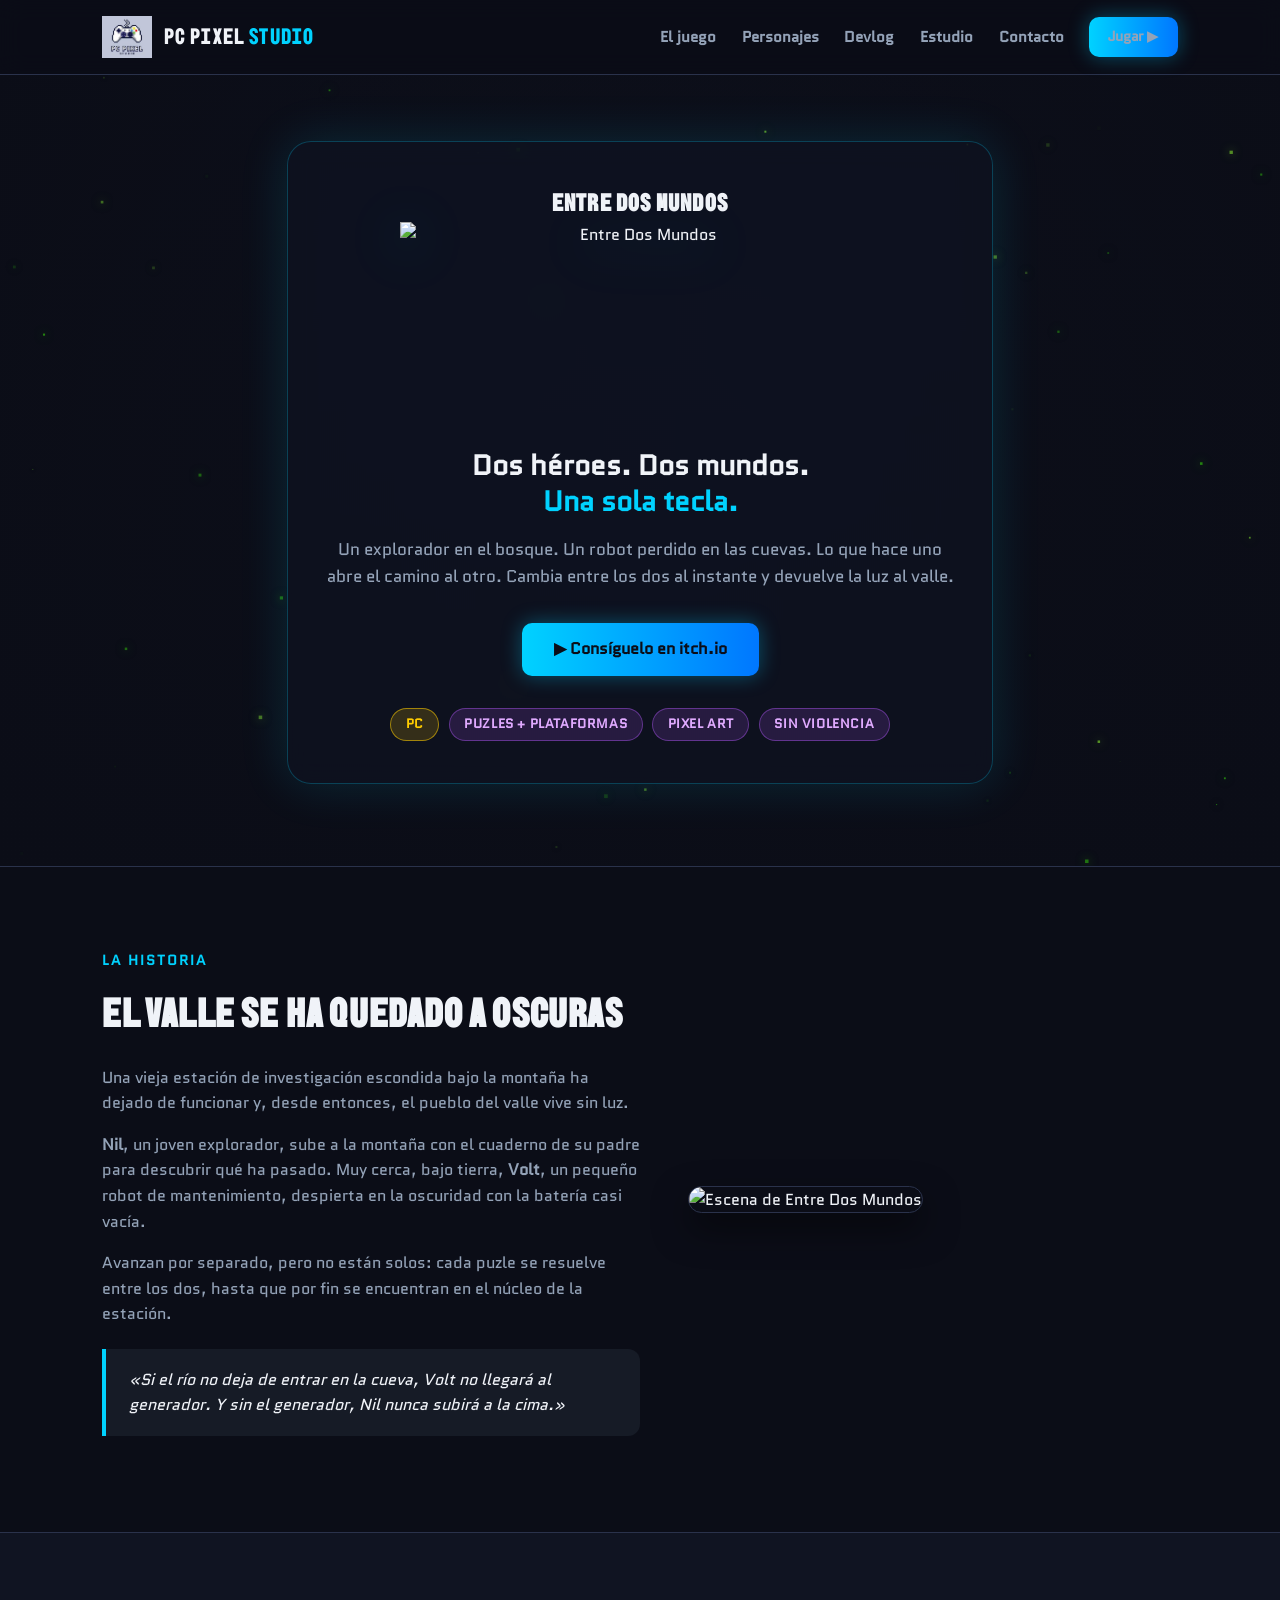
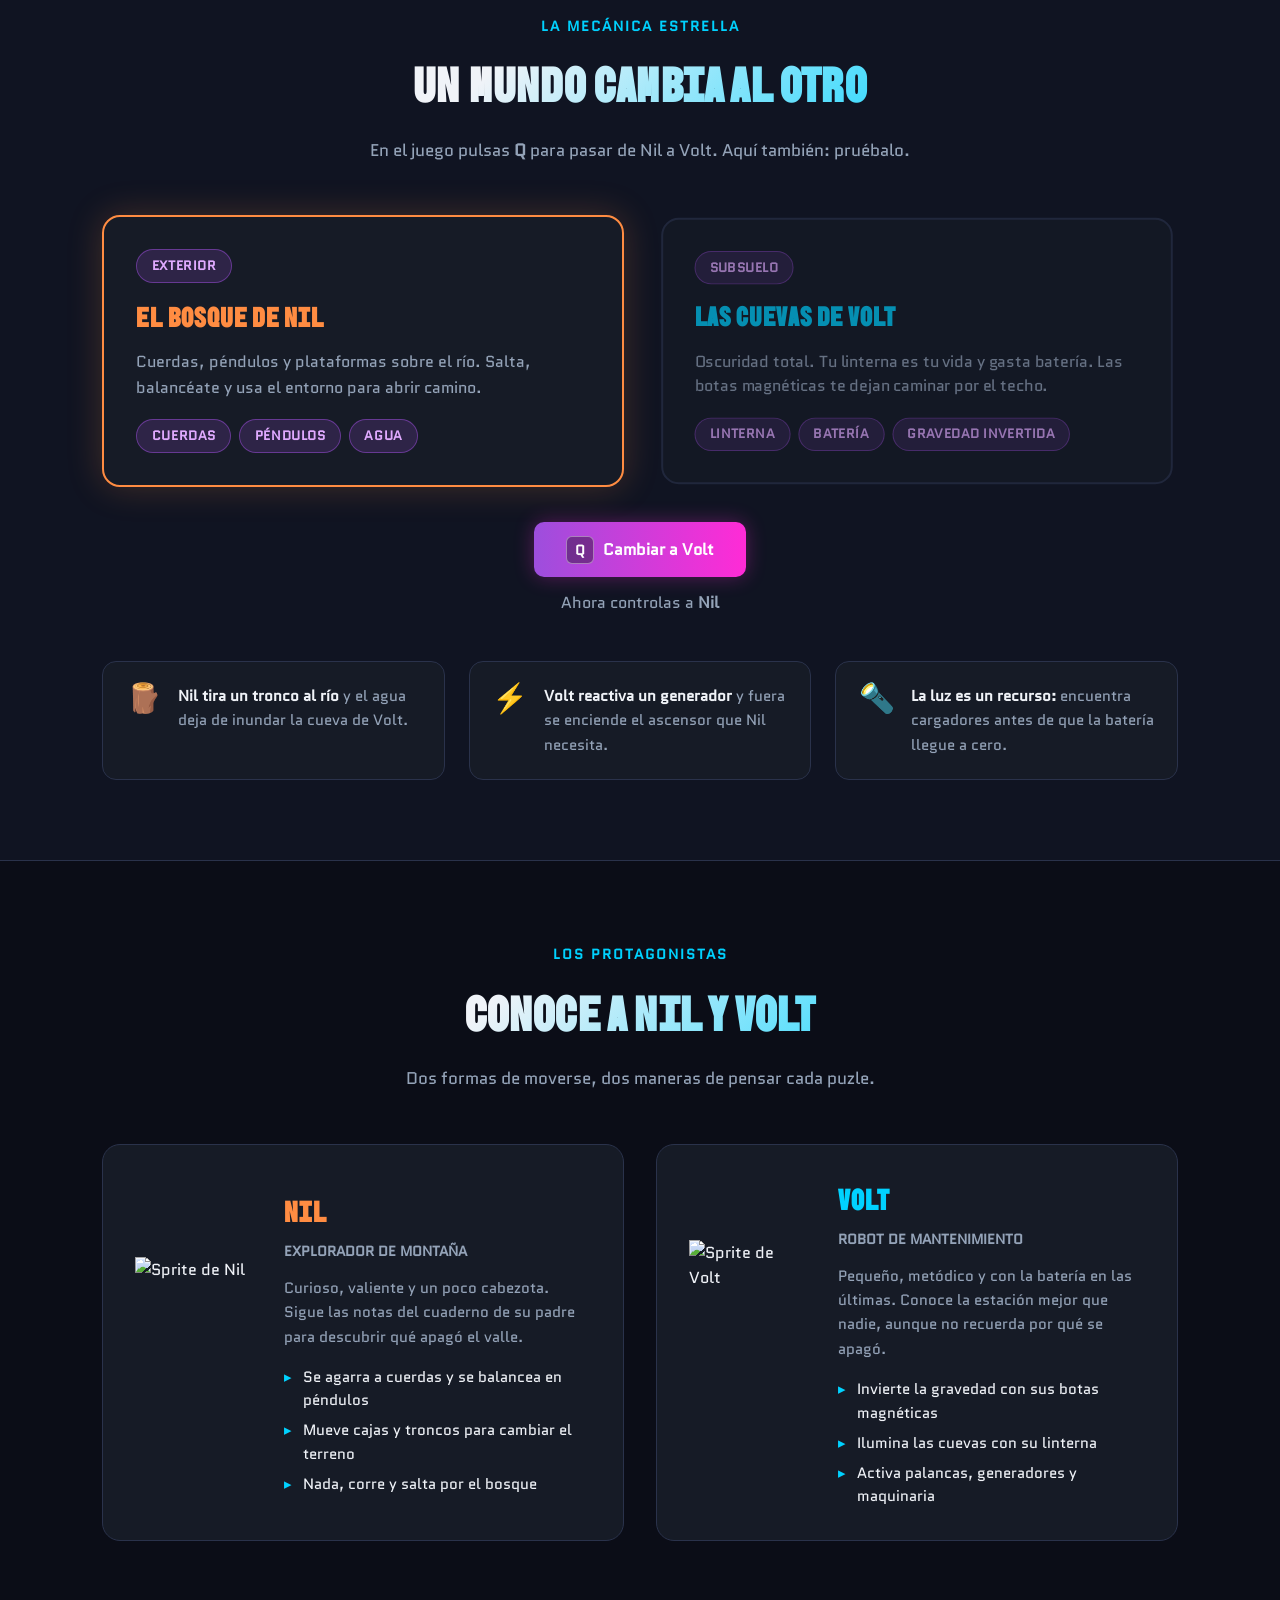
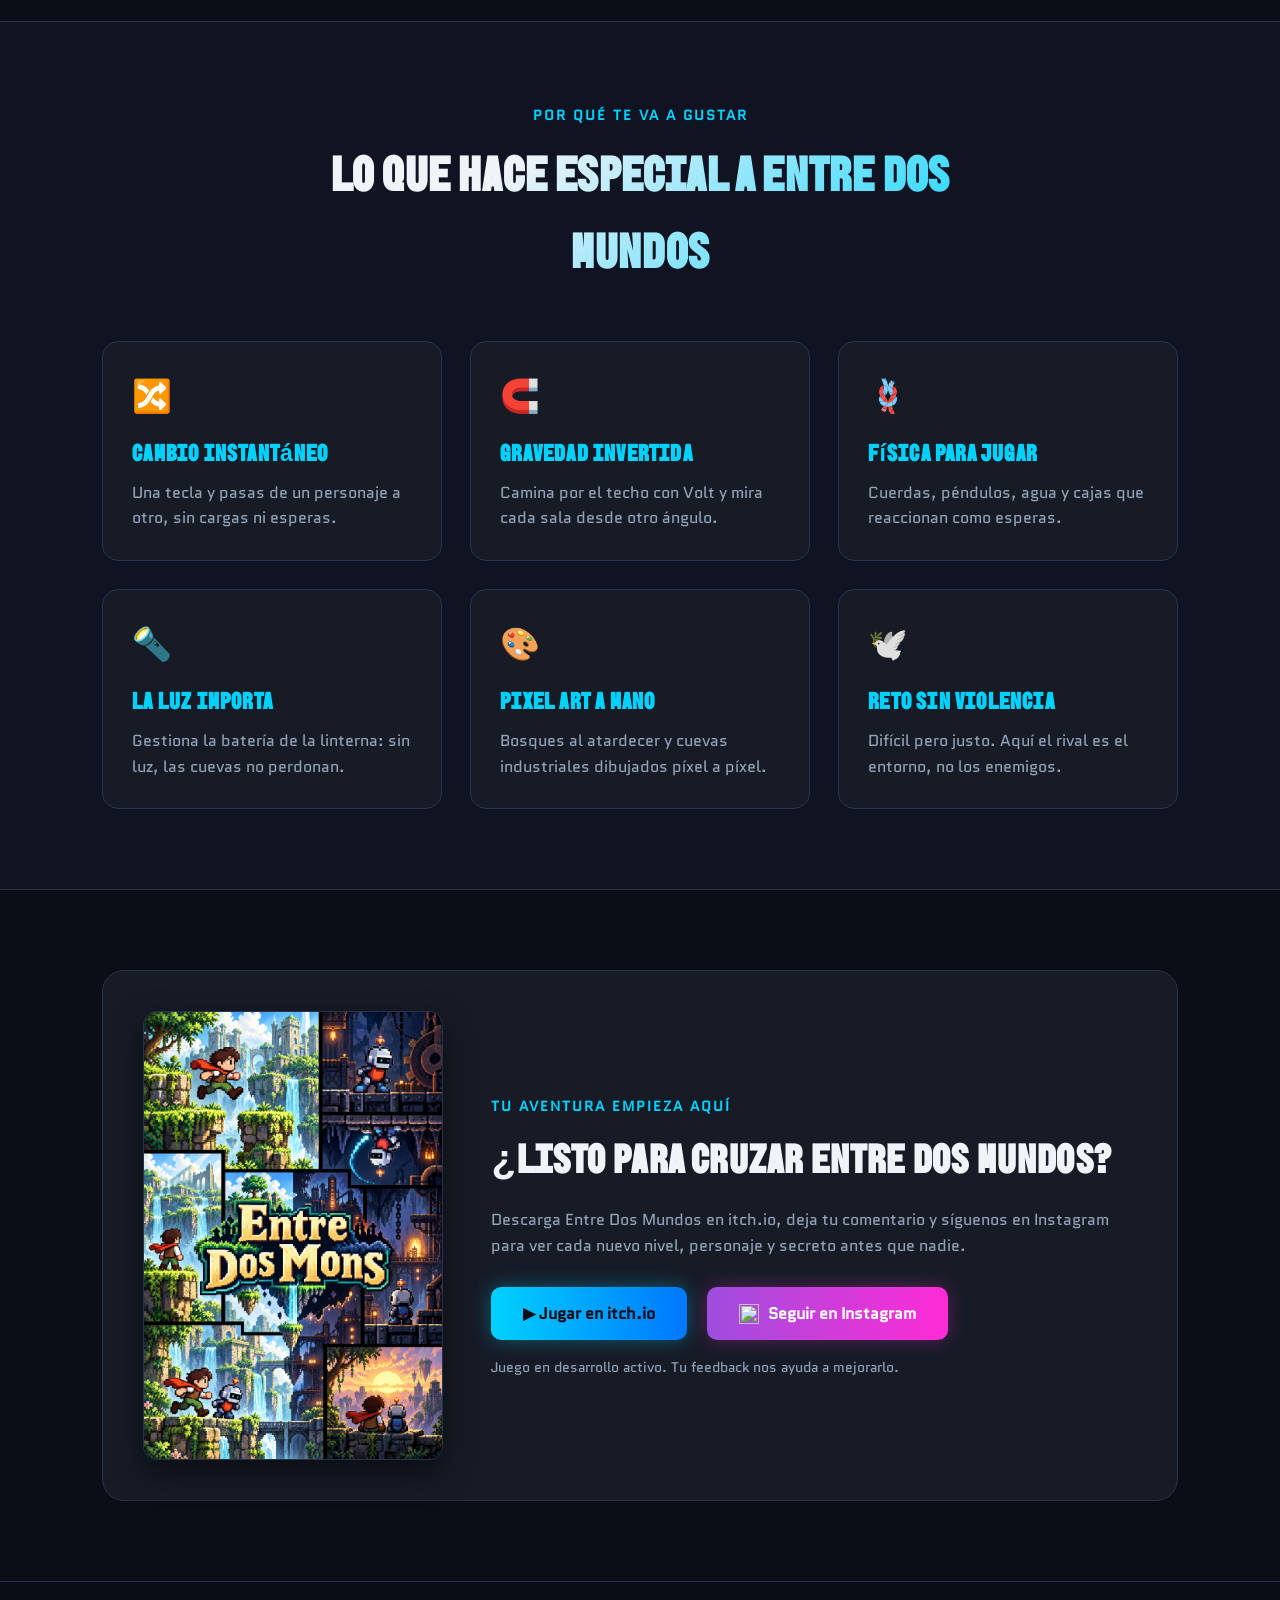
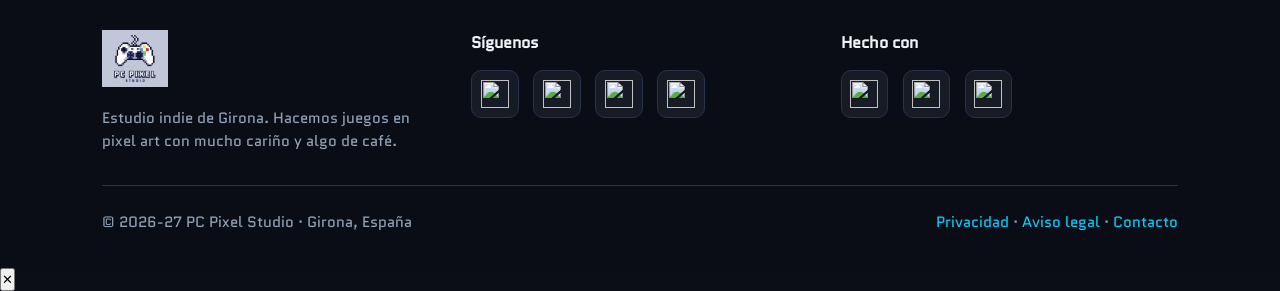
==== commit 38fd8874: "ULTIMAS MEJORAS DE CADA UNA DE LAS PAGINAS DE LA WEB" ====
--- a/index.html
+++ b/index.html
@@ -3,10 +3,10 @@
 <head>
   <meta charset="UTF-8">
   <meta name="viewport" content="width=device-width, initial-scale=1.0">
-  <title>Entre Dos Mons · Aventura de puzles y plataformas en pixel art | PC Pixel Studio</title>
-  <meta name="description" content="Entre Dos Mons: un explorador en el bosque, un robot en las cuevas y una sola tecla para cambiar entre los dos. Aventura 2D de puzles y plataformas en pixel art de PC Pixel Studio.">
+  <title>Entre Dos Mundos · Aventura de puzles y plataformas en pixel art | PC Pixel Studio</title>
+  <meta name="description" content="Entre Dos Mundos: un explorador en el bosque, un robot en las cuevas y una sola tecla para cambiar entre los dos. Aventura 2D de puzles y plataformas en pixel art de PC Pixel Studio.">
   <meta name="theme-color" content="#0b0d17">
-  <meta property="og:title" content="Entre Dos Mons · Dos héroes. Dos mundos. Una sola tecla.">
+  <meta property="og:title" content="Entre Dos Mundos · Dos héroes. Dos mundos. Una sola tecla.">
   <meta property="og:description" content="Aventura 2D de puzles y plataformas en pixel art. Lo que Nil hace en el bosque abre el camino a Volt en las cuevas.">
   <meta property="og:type" content="website">
   <meta property="og:image" content="img/og-image.jpg">
@@ -25,14 +25,13 @@
   <header>
     <nav class="navbar" aria-label="Navegación principal">
       <a href="index.html" class="logo-link" aria-label="PC Pixel Studio, inicio">
-        <img src="estudio/logo-estudio.png" alt="" class="logo-img" width="52" height="44">
+        <img src="estudio/LOGOTIP-ESTUDIO.png" alt="" class="logo-img" width="52" height="44">
         <span class="logo-text">PC Pixel<span>Studio</span></span>
       </a>
       <button class="nav-toggle" type="button" aria-expanded="false" aria-controls="nav-links" aria-label="Abrir menú">☰</button>
       <ul class="nav-links" id="nav-links">
         <li><a href="index.html#juego">El juego</a></li>
         <li><a href="index.html#personajes">Personajes</a></li>
-        <li><a href="index.html#galeria">Galería</a></li>
         <li><a href="devlog.html">Devlog</a></li>
         <li><a href="studio.html">Estudio</a></li>
         <li><a href="contact.html">Contacto</a></li>
@@ -47,23 +46,20 @@
     <section class="hero-section" aria-labelledby="hero-title">
       <canvas id="anomaly-canvas" aria-hidden="true"></canvas>
       <div class="hero-content">
-        <h1 id="hero-title" class="sr-only">Entre Dos Mons</h1>
-        <img class="hero-logo" src="img/logo-entre-dos-mons.png" alt="Entre Dos Mons" width="1100" height="471">
+        <h1 id="hero-title" class="sr-only">Entre Dos Mundos</h1>
+        <img class="hero-logo" src="img/logo_videojuego.png" alt="Entre Dos Mundos" width="1100" height="471">
         <p class="hero-tagline">Dos héroes. Dos mundos.<br><em>Una sola tecla.</em></p>
         <p class="hero-subtitle">Un explorador en el bosque. Un robot perdido en las cuevas. Lo que hace uno abre el camino al otro. Cambia entre los dos al instante y devuelve la luz al valle.</p>
         <div class="hero-buttons">
           <a href="https://pabloabaad25.itch.io/entre-dos-mundos" class="btn btn-primary" target="_blank" rel="noopener noreferrer">▶ Consíguelo en itch.io</a>
-          <a href="#galeria" class="btn btn-secondary">Ver capturas</a>
         </div>
         <div class="hero-tags" aria-label="Datos del juego">
           <span class="badge badge-gold">PC</span>
           <span class="badge">Puzles + plataformas</span>
           <span class="badge">Pixel art</span>
           <span class="badge">Sin violencia</span>
-          <span class="badge">Hecho en Girona</span>
-        </div>
-      </div>
-      <a class="scroll-hint" href="#juego" aria-label="Bajar a la historia">▼ Descubre más</a>
+        </div>
+      </div>
     </section>
 
     <!-- HISTORIA / GANCHO -->
@@ -77,7 +73,9 @@
           <p>Avanzan por separado, pero no están solos: cada puzle se resuelve entre los dos, hasta que por fin se encuentran en el núcleo de la estación.</p>
           <p class="quote">«Si el río no deja de entrar en la cueva, Volt no llegará al generador. Y sin el generador, Nil nunca subirá a la cima.»</p>
         </div>
-        <img class="story-img reveal" src="img/nil-y-volt.jpg" alt="Nil leyendo el cuaderno de su padre en lo alto de un acantilado al atardecer, mientras Volt ilumina una cueva con su linterna" width="1024" height="572" loading="lazy">
+        <div class="reveal">
+          <img class="story-img" src="img/galeria/prologo.png" alt="Escena de Entre Dos Mundos" loading="lazy">
+        </div>
       </div>
     </section>
 
@@ -130,7 +128,7 @@
         </div>
         <div class="characters">
           <article class="character character-nil reveal">
-            <img class="character-sprite" src="img/nil.png" alt="Sprite de Nil, explorador con bufanda naranja" width="183" height="259" loading="lazy">
+            <img class="character-sprite" src="img/sprites_personatge_nil.png" alt="Sprite de Nil" width="183" height="259" loading="lazy">
             <div>
               <h3>Nil</h3>
               <span class="role">Explorador de montaña</span>
@@ -143,7 +141,7 @@
             </div>
           </article>
           <article class="character character-volt reveal">
-            <img class="character-sprite" src="img/volt.png" alt="Sprite de Volt, pequeño robot de mantenimiento" width="137" height="234" loading="lazy">
+            <img class="character-sprite" src="img/sprites_robot_volt.png" alt="Sprite de Volt" width="137" height="234" loading="lazy">
             <div>
               <h3>Volt</h3>
               <span class="role">Robot de mantenimiento</span>
@@ -164,7 +162,7 @@
       <div class="section-inner">
         <div class="section-head reveal">
           <span class="eyebrow">Por qué te va a gustar</span>
-          <h2 id="features-title">Lo que hace especial a Entre Dos Mons</h2>
+          <h2 id="features-title">Lo que hace especial a Entre Dos Mundos</h2>
         </div>
         <div class="grid">
           <article class="card reveal"><span class="card-icon" aria-hidden="true">🔀</span><h3>Cambio instantáneo</h3><p>Una tecla y pasas de un personaje a otro, sin cargas ni esperas.</p></article>
@@ -177,43 +175,14 @@
       </div>
     </section>
 
-    <!-- GALERÍA -->
-    <section class="section" id="galeria" aria-labelledby="gallery-title">
-      <div class="section-inner">
-        <div class="section-head reveal">
-          <span class="eyebrow">Capturas</span>
-          <h2 id="gallery-title">Echa un vistazo</h2>
-          <p>Imágenes del juego en desarrollo con Unity 6. Pulsa cualquiera para verla en grande.</p>
-        </div>
-        <div class="gallery reveal">
-          <figure><button type="button" data-full="img/galeria/dos-mundos.jpg"><img src="img/galeria/dos-mundos.jpg" alt="Pantalla dividida: el bosque de Nil arriba y las cuevas de Volt abajo" loading="lazy"></button><figcaption>Arriba el bosque, abajo las cuevas</figcaption></figure>
-          <figure><button type="button" data-full="img/galeria/bosque-pendulo.jpg"><img src="img/galeria/bosque-pendulo.jpg" alt="Nil junto a un péndulo en el bosque" loading="lazy"></button><figcaption>Nil y los péndulos</figcaption></figure>
-          <figure><button type="button" data-full="img/galeria/cuevas-linterna.jpg"><img src="img/galeria/cuevas-linterna.jpg" alt="Volt iluminando una cueva con su linterna" loading="lazy"></button><figcaption>Volt y su linterna</figcaption></figure>
-          <figure><button type="button" data-full="img/galeria/estacion-hud.jpg"><img src="img/galeria/estacion-hud.jpg" alt="Nil en la estación abandonada con el HUD de cristales, piezas y baterías" loading="lazy"></button><figcaption>La estación abandonada</figcaption></figure>
-          <figure><button type="button" data-full="img/galeria/prologo.png"><img src="img/galeria/prologo.png" alt="Vista completa del nivel del prólogo" loading="lazy"></button><figcaption>Mapa del prólogo</figcaption></figure>
-        </div>
-      </div>
-    </section>
-
-    <!-- SI TE GUSTAN -->
-    <section class="section section-alt" aria-labelledby="inspo-title">
-      <div class="section-inner section-head reveal" style="margin-bottom:0">
-        <span class="eyebrow">Para fans de</span>
-        <h2 id="inspo-title">Si te gustaron estos, te gustará este</h2>
-        <div class="inspo">
-          <span>Celeste</span><span>Brothers: A Tale of Two Sons</span><span>Limbo</span><span>Hollow Knight</span>
-        </div>
-      </div>
-    </section>
-
     <!-- CTA FINAL -->
     <section class="section" id="jugar" aria-labelledby="cta-title">
       <div class="section-inner cta reveal">
-        <img class="cta-poster" src="img/poster.jpg" alt="Póster de Entre Dos Mons con Nil y Volt" width="900" height="1350" loading="lazy">
+        <img class="cta-poster" src="img/ENTRE-DOS-MUNDOS-POSTER.png" alt="Póster de Entre Dos Mundos" width="900" height="1350" loading="lazy">
         <div>
           <span class="eyebrow">Tu aventura empieza aquí</span>
           <h2 id="cta-title">¿Listo para cruzar entre dos mundos?</h2>
-          <p>Descarga Entre Dos Mons en itch.io, deja tu comentario y síguenos en Instagram para ver cada nuevo nivel, personaje y secreto antes que nadie.</p>
+          <p>Descarga Entre Dos Mundos en itch.io, deja tu comentario y síguenos en Instagram para ver cada nuevo nivel, personaje y secreto antes que nadie.</p>
           <div class="cta-buttons">
             <a href="https://pabloabaad25.itch.io/entre-dos-mundos" class="btn btn-primary" target="_blank" rel="noopener noreferrer">▶ Jugar en itch.io</a>
             <a href="https://www.instagram.com/pcpixelstudio_oficial/" class="btn btn-ember" target="_blank" rel="noopener noreferrer"><img src="iconos/icon-instagram.png" alt="" width="20" height="20"> Seguir en Instagram</a>
@@ -230,23 +199,24 @@
     <div class="footer-content">
       <div class="footer-top">
         <div class="footer-brand">
-          <img src="estudio/logo-estudio.png" alt="PC Pixel Studio" width="66" height="56">
+          <img src="estudio/LOGOTIP-ESTUDIO.png" alt="PC Pixel Studio" width="66" height="56">
           <p>Estudio indie de Girona. Hacemos juegos en pixel art con mucho cariño y algo de café.</p>
         </div>
         <div class="footer-col">
           <h4>Síguenos</h4>
           <nav class="footer-icons" aria-label="Redes sociales">
-            <a href="https://pabloabaad25.itch.io/entre-dos-mundos" target="_blank" rel="noopener noreferrer" aria-label="Entre Dos Mons en itch.io"><img src="iconos/icon-aviable-itchio.svg" alt=""></a>
-            <a href="https://www.instagram.com/pcpixelstudio_oficial/" target="_blank" rel="noopener noreferrer" aria-label="PC Pixel Studio en Instagram"><img src="iconos/icon-instagram.png" alt=""></a>
-            <a href="https://github.com/CyrailJR11/Projecte-Intermodular-de-Desenvolupament-d-Aplicacions-Multiplataforma" target="_blank" rel="noopener noreferrer" aria-label="Código del juego en GitHub"><img src="iconos/icon-github.png" alt=""></a>
+            <a href="https://pabloabaad25.itch.io/entre-dos-mundos" target="_blank" rel="noopener noreferrer" aria-label="Itch.io"><img src="iconos/icon-aviable-itchio.svg" alt=""></a>
+            <a href="https://www.instagram.com/pcpixelstudio_oficial/" target="_blank" rel="noopener noreferrer" aria-label="Instagram"><img src="iconos/icon-instagram.png" alt=""></a>
+            <a href="https://github.com/CyrailJR11/Projecte-Intermodular-de-Desenvolupament-d-Aplicacions-Multiplataforma" target="_blank" rel="noopener noreferrer" aria-label="GitHub"><img src="iconos/icon-github.png" alt=""></a>
+            <a href="https://store.steampowered.com" target="_blank" rel="noopener noreferrer" aria-label="Steam"><img src="iconos/icon-steam.png" alt=""></a>
           </nav>
         </div>
         <div class="footer-col">
           <h4>Hecho con</h4>
           <div class="footer-icons">
-            <a href="https://unity.com" target="_blank" rel="noopener noreferrer" aria-label="Unity 6"><img src="iconos/icon-unity.png" alt=""></a>
+            <a href="https://unity.com" target="_blank" rel="noopener noreferrer" aria-label="Unity"><img src="iconos/icon-unity.png" alt=""></a>
             <a href="https://visualstudio.microsoft.com" target="_blank" rel="noopener noreferrer" aria-label="Visual Studio"><img src="iconos/icon-vstudio.png" alt=""></a>
-            <a href="https://code.visualstudio.com" target="_blank" rel="noopener noreferrer" aria-label="Visual Studio Code"><img src="iconos/icon-vscode.png" alt=""></a>
+            <a href="https://code.visualstudio.com" target="_blank" rel="noopener noreferrer" aria-label="VS Code"><img src="iconos/icon-vscode.png" alt=""></a>
           </div>
         </div>
       </div>
--- a/style.css
+++ b/style.css
@@ -15,30 +15,6 @@
   src: url('BBH_Bogle,Quantico/Quantico/Quantico-Regular.ttf') format('truetype');
   font-weight: 400;
   font-style: normal;
-  font-display: swap;
-}
-
-@font-face {
-  font-family: 'Quantico';
-  src: url('BBH_Bogle,Quantico/Quantico/Quantico-Italic.ttf') format('truetype');
-  font-weight: 400;
-  font-style: italic;
-  font-display: swap;
-}
-
-@font-face {
-  font-family: 'Quantico';
-  src: url('BBH_Bogle,Quantico/Quantico/Quantico-Bold.ttf') format('truetype');
-  font-weight: 700;
-  font-style: normal;
-  font-display: swap;
-}
-
-@font-face {
-  font-family: 'Quantico';
-  src: url('BBH_Bogle,Quantico/Quantico/Quantico-BoldItalic.ttf') format('truetype');
-  font-weight: 700;
-  font-style: italic;
   font-display: swap;
 }
 
@@ -95,15 +71,6 @@
   font-family: var(--font-body);
 }
 
-.sr-only {
-  position: absolute;
-  width: 1px;
-  height: 1px;
-  overflow: hidden;
-  clip: rect(0, 0, 0, 0);
-  white-space: nowrap;
-}
-
 .skip-link {
   position: absolute;
   left: -9999px;
@@ -257,7 +224,7 @@
 .page-head h1 {
   font-size: clamp(2.1rem, 4vw, 3rem);
   margin-bottom: 0.8rem;
-  background: linear-gradient(135deg, #00d2ff 0%, #ff2bd6 100%);
+  background: linear-gradient(135deg, var(--text-main) 30%, var(--primary) 100%);
   -webkit-background-clip: text;
   -webkit-text-fill-color: transparent;
 }
@@ -366,22 +333,6 @@
   color: var(--gold);
 }
 
-.scroll-hint {
-  position: absolute;
-  bottom: 1.4rem;
-  z-index: 2;
-  color: var(--text-muted);
-  text-decoration: none;
-  font-size: 0.88rem;
-  font-weight: 700;
-  transition: color 0.3s, transform 0.3s;
-}
-
-.scroll-hint:hover {
-  color: var(--primary);
-  transform: translateY(3px);
-}
-
 /* ==========================================
    HISTORIA, DOS MUNDOS Y PERSONAJES
    ========================================== */
@@ -623,7 +574,7 @@
 }
 
 /* ==========================================
-   CARDS, GRID, GALERÍA, DEVLOG Y CTA
+   CARDS, GRID, GALERÍA Y CTA
    ========================================== */
 
 .grid {
@@ -662,71 +613,6 @@
   color: var(--text-muted);
 }
 
-.gallery {
-  display: grid;
-  grid-template-columns: repeat(auto-fit, minmax(300px, 1fr));
-  gap: 1.5rem;
-}
-
-.gallery figure {
-  background: var(--card-bg);
-  border: 1px solid var(--border);
-  border-radius: 14px;
-  overflow: hidden;
-  transition: transform 0.3s ease, border-color 0.3s ease;
-}
-
-.gallery figure:hover {
-  transform: translateY(-4px);
-  border-color: var(--primary);
-}
-
-.gallery button {
-  display: block;
-  width: 100%;
-  padding: 0;
-  border: none;
-  background: none;
-  cursor: zoom-in;
-  overflow: hidden;
-}
-
-.gallery img {
-  width: 100%;
-  height: 220px;
-  object-fit: cover;
-  display: block;
-  transition: transform 0.35s ease;
-}
-
-.gallery figure:hover img {
-  transform: scale(1.05);
-}
-
-.gallery figcaption {
-  padding: 0.9rem 1.2rem;
-  font-size: 0.92rem;
-  color: var(--text-muted);
-  text-align: center;
-}
-
-.inspo {
-  display: flex;
-  justify-content: center;
-  flex-wrap: wrap;
-  gap: 1rem;
-  margin-top: 1.5rem;
-}
-
-.inspo span {
-  padding: 0.65rem 1.4rem;
-  background: var(--card-bg);
-  border: 1px solid var(--border);
-  border-radius: 50px;
-  font-weight: 700;
-  color: var(--text-main);
-}
-
 .cta {
   display: grid;
   grid-template-columns: 300px 1fr;
@@ -742,6 +628,8 @@
   border-radius: 14px;
   border: 1px solid var(--border);
   box-shadow: 0 12px 30px rgba(0, 0, 0, 0.5);
+  width: 100%;
+  height: auto;
 }
 
 .cta h2 {
@@ -759,280 +647,6 @@
   display: block;
   font-size: 0.88rem;
   color: var(--text-muted);
-}
-
-.lightbox {
-  display: none;
-  position: fixed;
-  inset: 0;
-  background: rgba(7, 10, 18, 0.94);
-  z-index: 3000;
-  flex-direction: column;
-  justify-content: center;
-  align-items: center;
-  padding: 2rem;
-}
-
-.lightbox.is-open {
-  display: flex;
-}
-
-.lightbox img {
-  max-width: 90vw;
-  max-height: 80vh;
-  border-radius: 12px;
-  border: 1px solid var(--primary);
-  box-shadow: 0 0 40px rgba(0, 210, 255, 0.25);
-}
-
-.lightbox p {
-  margin-top: 1rem;
-  color: var(--text-main);
-}
-
-.lightbox-close {
-  position: absolute;
-  top: 1.5rem;
-  right: 2rem;
-  background: var(--card-bg);
-  color: var(--text-main);
-  border: 1px solid var(--border);
-  width: 44px;
-  height: 44px;
-  border-radius: 50%;
-  font-size: 1.3rem;
-  cursor: pointer;
-}
-
-.devlog-list {
-  display: flex;
-  flex-direction: column;
-  gap: 2rem;
-  max-width: 920px;
-  margin: 0 auto;
-}
-
-.devlog-entry {
-  display: flex;
-  flex-direction: column;
-  gap: 1rem;
-}
-
-.devlog-entry .tag {
-  align-self: flex-start;
-  background: rgba(0, 210, 255, 0.14);
-  color: var(--primary);
-  border: 1px solid rgba(0, 210, 255, 0.4);
-  padding: 0.3rem 0.85rem;
-  border-radius: 50px;
-  font-size: 0.82rem;
-  font-weight: 700;
-  text-transform: uppercase;
-}
-
-.devlog-entry img {
-  width: 100%;
-  max-height: 440px;
-  object-fit: cover;
-  border-radius: 10px;
-  border: 1px solid var(--border);
-  margin-top: 1rem;
-}
-
-/* ==========================================
-   ESTUDIO (MAPA, CARRUSEL, ACORDEÓN, TECH)
-   ========================================== */
-
-.map-container {
-  width: 100%;
-  height: 400px;
-  border-radius: 16px;
-  overflow: hidden;
-  border: 1px solid var(--border);
-  margin-top: 2rem;
-}
-
-.map-container iframe {
-  width: 100%;
-  height: 100%;
-  border: 0;
-}
-
-.carousel-container {
-  position: relative;
-  max-width: 860px;
-  margin: 2rem auto;
-  overflow: hidden;
-  border-radius: 16px;
-  border: 1px solid var(--border);
-  background: var(--card-bg);
-}
-
-.carousel-slides {
-  display: flex;
-  transition: transform 0.4s ease-in-out;
-}
-
-.carousel-slide {
-  min-width: 100%;
-  box-sizing: border-box;
-  text-align: center;
-}
-
-.carousel-slide img {
-  width: 100%;
-  height: 420px;
-  object-fit: cover;
-  display: block;
-}
-
-.carousel-btn {
-  position: absolute;
-  top: 50%;
-  transform: translateY(-50%);
-  background: rgba(11, 13, 23, 0.78);
-  color: var(--primary);
-  border: 1px solid var(--border);
-  padding: 0.8rem 1.05rem;
-  cursor: pointer;
-  font-size: 1.2rem;
-  border-radius: 50%;
-  transition: background 0.3s, color 0.3s;
-  z-index: 10;
-}
-
-.carousel-btn:hover {
-  background: var(--primary);
-  color: var(--bg-color);
-}
-
-.carousel-prev { left: 15px; }
-.carousel-next { right: 15px; }
-
-.accordion {
-  display: flex;
-  flex-direction: column;
-  gap: 1rem;
-  margin-top: 1.5rem;
-}
-
-.accordion-item {
-  background: var(--card-bg);
-  border: 1px solid var(--border);
-  border-radius: 12px;
-  overflow: hidden;
-  transition: border-color 0.3s;
-}
-
-.accordion-item:hover {
-  border-color: var(--primary);
-}
-
-.accordion-header {
-  padding: 1.2rem 1.5rem;
-  display: flex;
-  align-items: center;
-  gap: 1rem;
-  cursor: pointer;
-  font-size: 1.1rem;
-  font-weight: 700;
-  color: var(--text-main);
-  user-select: none;
-}
-
-.accordion-header img {
-  width: 40px;
-  height: 40px;
-  object-fit: cover;
-  border-radius: 8px;
-}
-
-.accordion-content {
-  max-height: 0;
-  overflow: hidden;
-  transition: max-height 0.3s ease-out, padding 0.3s ease-out;
-  padding: 0 1.5rem;
-  color: var(--text-muted);
-  line-height: 1.6;
-}
-
-.accordion-item.active .accordion-content {
-  max-height: 220px;
-  padding: 0 1.5rem 1.5rem 1.5rem;
-}
-
-.tech-section {
-  display: flex;
-  align-items: center;
-  gap: 2.5rem;
-  flex-wrap: wrap;
-  margin-top: 1.5rem;
-}
-
-.tech-text {
-  flex: 1;
-  min-width: 280px;
-}
-
-.tech-image {
-  flex: 1;
-  min-width: 280px;
-  text-align: center;
-}
-
-.tech-image img {
-  max-width: 100%;
-  height: auto;
-  border-radius: 14px;
-  border: 1px solid var(--border);
-}
-
-/* ==========================================
-   CONTACTO
-   ========================================== */
-
-.contact-grid {
-  display: grid;
-  grid-template-columns: repeat(auto-fit, minmax(280px, 1fr));
-  gap: 1.8rem;
-}
-
-.contact-card {
-  text-decoration: none;
-  text-align: center;
-  display: flex;
-  flex-direction: column;
-  align-items: center;
-}
-
-.form-group {
-  display: flex;
-  flex-direction: column;
-  gap: 0.45rem;
-  margin-bottom: 1.2rem;
-}
-
-.form-group label {
-  font-weight: 700;
-  font-size: 0.95rem;
-  color: var(--text-main);
-}
-
-.form-group input,
-.form-group textarea {
-  background: var(--bg-color);
-  border: 1px solid var(--border);
-  border-radius: 8px;
-  padding: 0.8rem 1rem;
-  color: var(--text-main);
-  font-size: 1rem;
-  transition: border-color 0.3s;
-}
-
-.form-group input:focus,
-.form-group textarea:focus {
-  outline: none;
-  border-color: var(--primary);
 }
 
 /* ==========================================
@@ -1089,20 +703,8 @@
   box-shadow: 0 0 30px rgba(255, 43, 214, 0.6);
 }
 
-.btn-secondary {
-  background: rgba(22, 27, 38, 0.85);
-  color: var(--text-main);
-  border: 1px solid var(--border);
-}
-
-.btn-secondary:hover {
-  transform: translateY(-3px);
-  border-color: var(--accent);
-  color: #d896ff;
-}
-
 /* ==========================================
-   FOOTER & PÁGINAS LEGALES
+   FOOTER
    ========================================== */
 
 footer {
@@ -1182,52 +784,6 @@
 footer a:hover {
   color: var(--ember);
   text-decoration: underline;
-}
-
-.legal-container {
-  max-width: 900px;
-  margin: 0 auto;
-  padding: 2.5rem;
-  background: var(--card-bg);
-  border: 1px solid var(--border);
-  border-radius: 16px;
-  box-shadow: 0 0 30px rgba(0, 0, 0, 0.4);
-}
-
-.legal-container h1 {
-  font-size: 2.5rem;
-  color: var(--primary);
-  margin-bottom: 0.5rem;
-}
-
-.last-update {
-  color: var(--text-muted);
-  font-size: 0.9rem;
-  margin-bottom: 2rem;
-  border-bottom: 1px solid var(--border);
-  padding-bottom: 1rem;
-}
-
-.legal-content h2 {
-  font-size: 1.6rem;
-  color: #c77dff;
-  margin: 1.8rem 0 0.8rem 0;
-}
-
-.legal-content p {
-  color: var(--text-main);
-  line-height: 1.7;
-  margin-bottom: 1rem;
-}
-
-.legal-content ul {
-  margin: 0.8rem 0 1.2rem 1.5rem;
-  color: var(--text-muted);
-}
-
-.legal-content li {
-  margin-bottom: 0.5rem;
-  line-height: 1.6;
 }
 
 /* ANIMACIÓN REVEAL & RESPONSIVE */
